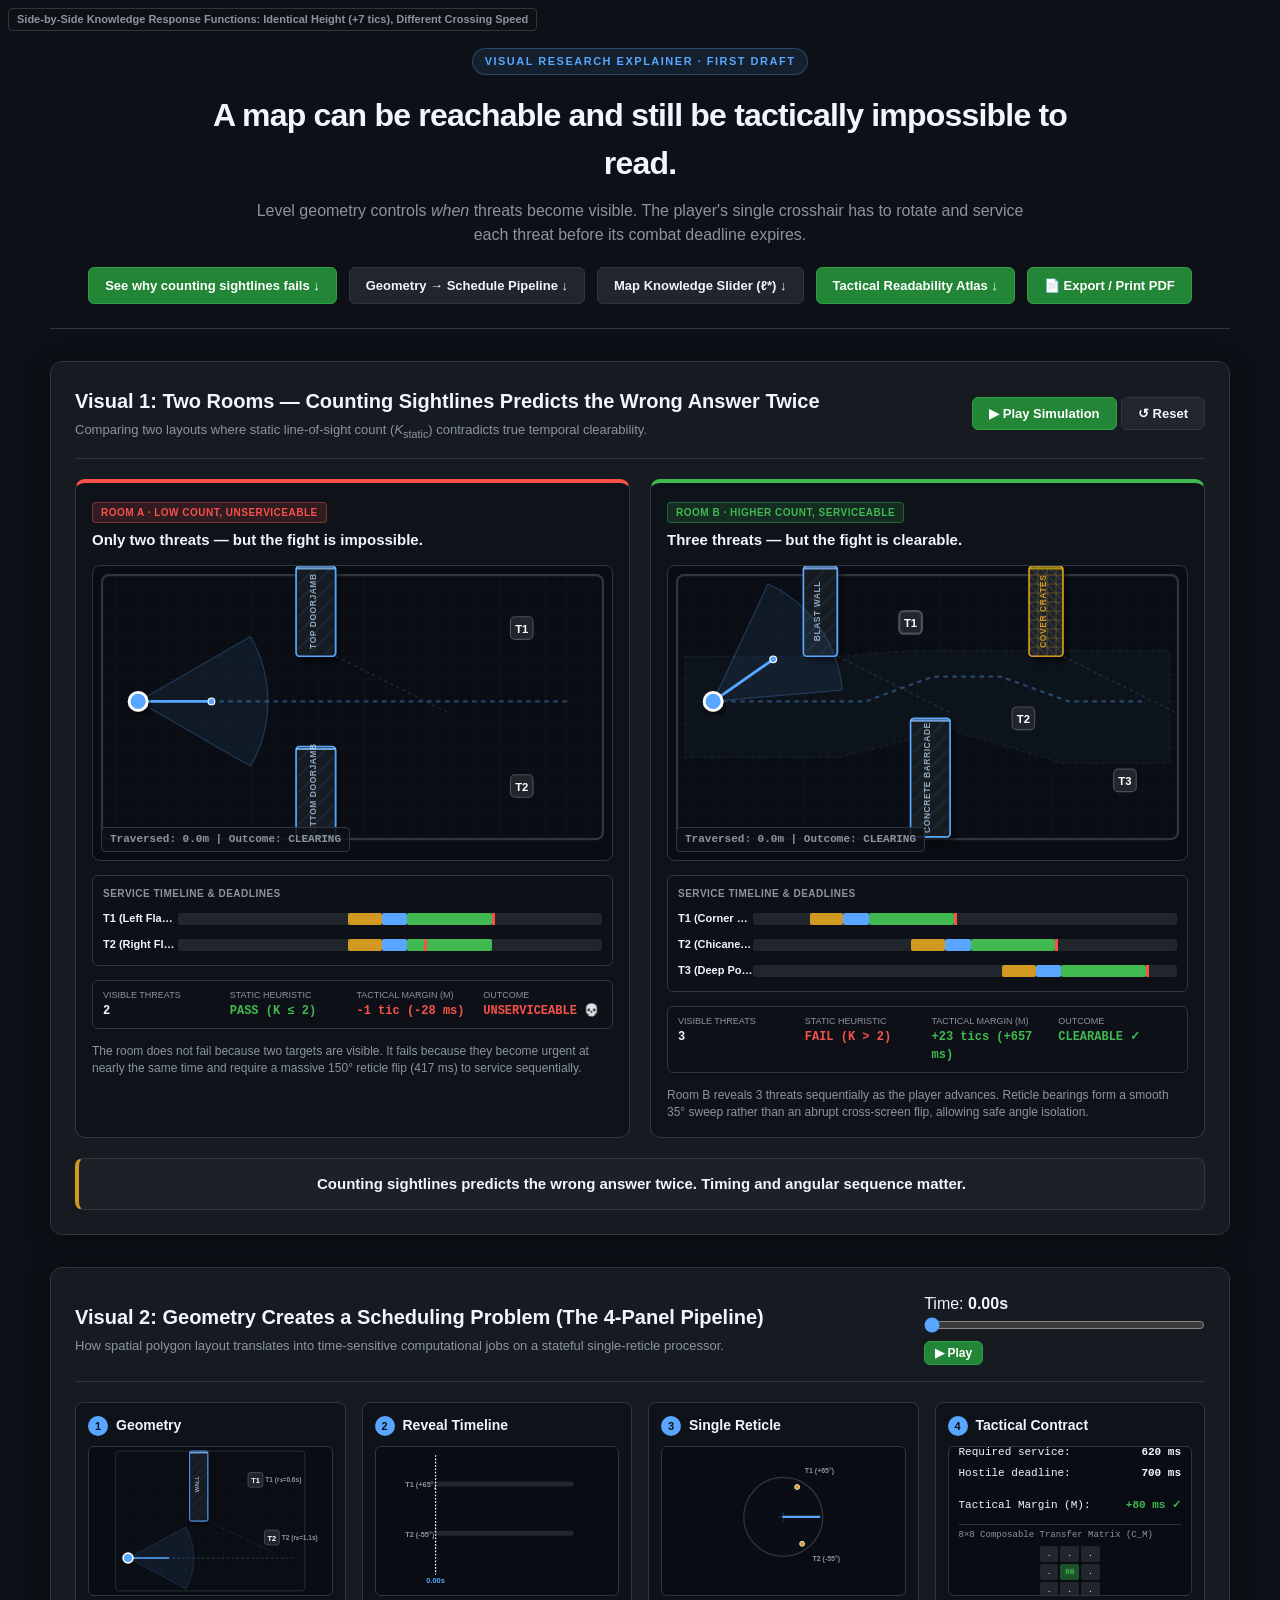
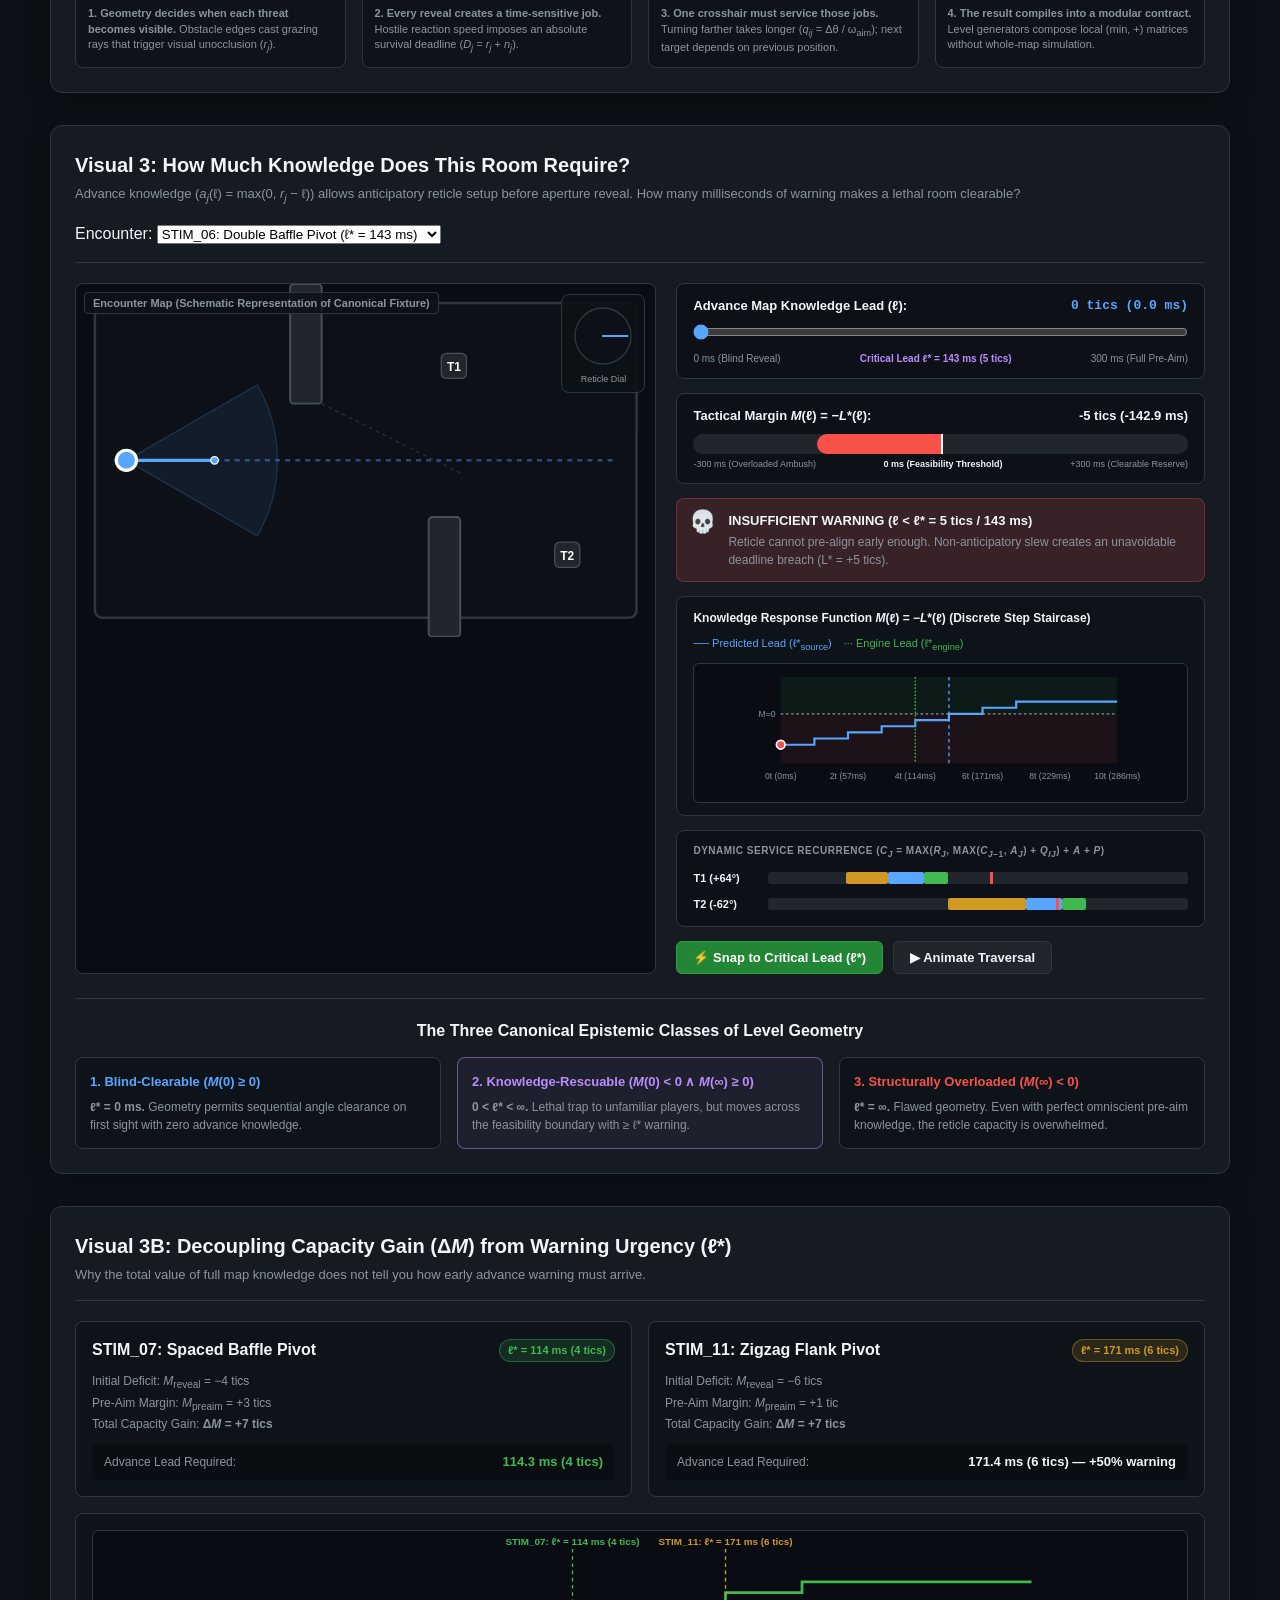
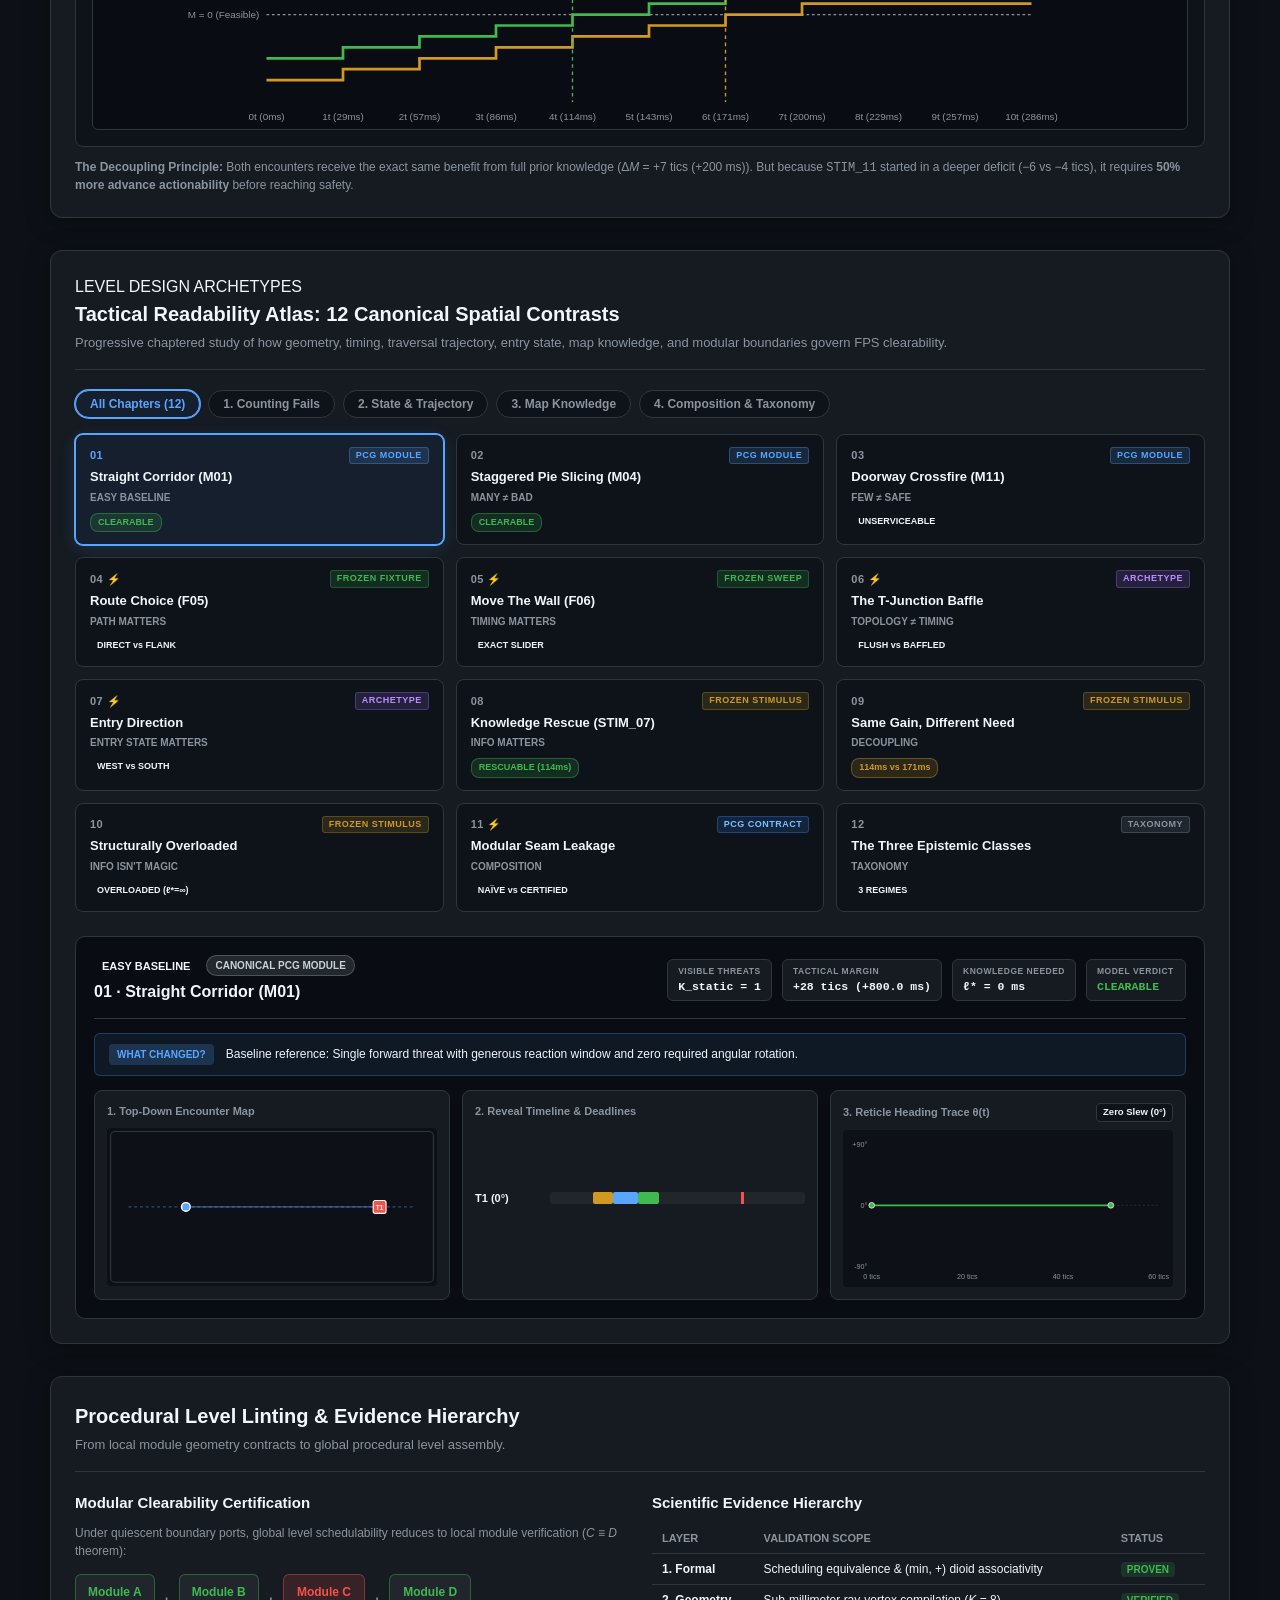
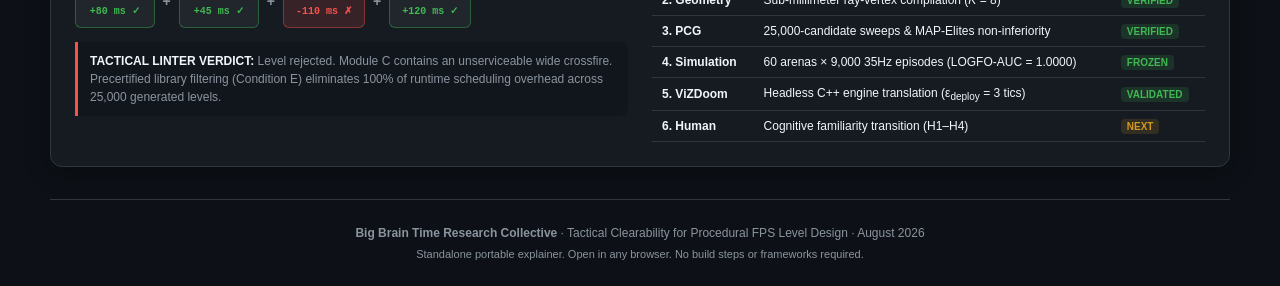
==== explainer/index.html @ f23137f1 "feat: initial commit for Cut the Cake (v1.0.0)" ====
﻿<!DOCTYPE html>
<html lang="en">
<head>
  <meta charset="UTF-8">
  <meta name="viewport" content="width=device-width, initial-scale=1.0">
  <title>Tactical Clearability — Interactive Visual Explainer</title>
  <link rel="stylesheet" href="style.css">
</head>
<body>
  <div class="page-container">

    <!-- =====================================================================
         SECTION 1: HERO
         ===================================================================== -->
    <header class="hero-section">
      <div class="badge">VISUAL RESEARCH EXPLAINER · FIRST DRAFT</div>
      <h1 class="hero-title">A map can be reachable and still be tactically impossible to read.</h1>
      <p class="hero-subtitle">
        Level geometry controls <em>when</em> threats become visible. The player's single crosshair has to rotate and service each threat before its combat deadline expires.
      </p>
      <div class="hero-actions">
        <a href="#section-tworooms" class="btn btn-primary">See why counting sightlines fails ↓</a>
        <a href="#section-pipeline" class="btn">Geometry → Schedule Pipeline ↓</a>
        <a href="#section-knowledge" class="btn">Map Knowledge Slider (ℓ*) ↓</a>
        <a href="#section-atlas" class="btn btn-primary">Tactical Readability Atlas ↓</a>
        <button id="btn-export-pdf" class="btn" onclick="window.print()" style="background: #238636; color: #fff; border-color: #2ea043; cursor: pointer;">📄 Export / Print PDF</button>
      </div>
    </header>

    <!-- =====================================================================
         SECTION 2: VISUAL 1 — TWO ROOMS COMPARISON
         ===================================================================== -->
    <section id="section-tworooms" class="explainer-card">
      <div class="card-header-row">
        <div>
          <h2>Visual 1: Two Rooms — Counting Sightlines Predicts the Wrong Answer Twice</h2>
          <p class="section-desc">Comparing two layouts where static line-of-sight count (<i>K</i><sub>static</sub>) contradicts true temporal clearability.</p>
        </div>
        <div class="anim-playback-controls">
          <button class="btn btn-primary" id="btn-tworooms-play">▶ Play Simulation</button>
          <button class="btn" id="btn-tworooms-reset">↺ Reset</button>
        </div>
      </div>

      <!-- Split Screen Grid -->
      <div class="two-rooms-grid">
        
        <!-- LEFT PANEL: ROOM A (LOW COUNT, UNSERVICEABLE) -->
        <div class="room-panel room-lethal">
          <div class="room-header">
            <span class="room-tag tag-lethal">ROOM A · LOW COUNT, UNSERVICEABLE</span>
            <h3>Only two threats — but the fight is impossible.</h3>
          </div>

          <div class="map-view-wrapper">
            <svg id="svg-roomA" viewBox="0 0 460 260" class="room-svg"></svg>
            <div class="hud-tag" id="hud-roomA">Time: 0.0s | Margin: -28ms</div>
          </div>

          <div class="timeline-box">
            <div class="timeline-heading">Service Timeline & Deadlines</div>
            <div class="timeline-rows" id="timeline-roomA"></div>
          </div>

          <div class="summary-card">
            <div class="summary-metric">
              <span class="lbl">Visible Threats</span>
              <span class="val">2</span>
            </div>
            <div class="summary-metric">
              <span class="lbl">Static Heuristic</span>
              <span class="val status-pass">PASS (K ≤ 2)</span>
            </div>
            <div class="summary-metric">
              <span class="lbl">Tactical Margin (M)</span>
              <span class="val status-fail">-1 tic (-28 ms)</span>
            </div>
            <div class="summary-metric">
              <span class="lbl">Outcome</span>
              <span class="val status-fail">UNSERVICEABLE 💀</span>
            </div>
          </div>

          <p class="panel-caption">
            The room does not fail because two targets are visible. It fails because they become urgent at nearly the same time and require a massive 150° reticle flip (417 ms) to service sequentially.
          </p>
        </div>

        <!-- RIGHT PANEL: ROOM B (HIGHER COUNT, SERVICEABLE) -->
        <div class="room-panel room-safe">
          <div class="room-header">
            <span class="room-tag tag-safe">ROOM B · HIGHER COUNT, SERVICEABLE</span>
            <h3>Three threats — but the fight is clearable.</h3>
          </div>

          <div class="map-view-wrapper">
            <svg id="svg-roomB" viewBox="0 0 460 260" class="room-svg"></svg>
            <div class="hud-tag" id="hud-roomB">Time: 0.0s | Margin: +657ms</div>
          </div>

          <div class="timeline-box">
            <div class="timeline-heading">Service Timeline & Deadlines</div>
            <div class="timeline-rows" id="timeline-roomB"></div>
          </div>

          <div class="summary-card">
            <div class="summary-metric">
              <span class="lbl">Visible Threats</span>
              <span class="val">3</span>
            </div>
            <div class="summary-metric">
              <span class="lbl">Static Heuristic</span>
              <span class="val status-fail">FAIL (K > 2)</span>
            </div>
            <div class="summary-metric">
              <span class="lbl">Tactical Margin (M)</span>
              <span class="val status-pass">+23 tics (+657 ms)</span>
            </div>
            <div class="summary-metric">
              <span class="lbl">Outcome</span>
              <span class="val status-pass">CLEARABLE ✓</span>
            </div>
          </div>

          <p class="panel-caption">
            Room B reveals 3 threats sequentially as the player advances. Reticle bearings form a smooth 35° sweep rather than an abrupt cross-screen flip, allowing safe angle isolation.
          </p>
        </div>

      </div>

      <!-- Final Centered Punchline -->
      <div class="punchline-banner">
        <h3>Counting sightlines predicts the wrong answer twice. Timing and angular sequence matter.</h3>
      </div>
    </section>

    <!-- =====================================================================
         SECTION 3: VISUAL 2 — GEOMETRY CREATES A SCHEDULING PROBLEM
         ===================================================================== -->
    <section id="section-pipeline" class="explainer-card">
      <div class="card-header-row">
        <div>
          <h2>Visual 2: Geometry Creates a Scheduling Problem (The 4-Panel Pipeline)</h2>
          <p class="section-desc">How spatial polygon layout translates into time-sensitive computational jobs on a stateful single-reticle processor.</p>
        </div>
        <div class="scrubber-control">
          <label for="pipeline-time-scrubber">Time: <b id="pipe-time-display">0.00s</b></label>
          <input type="range" id="pipeline-time-scrubber" min="0" max="2.4" step="0.02" value="0">
          <button class="btn btn-sm btn-primary" id="btn-pipeline-play">▶ Play</button>
        </div>
      </div>

      <div class="pipeline-four-grid">
        
        <!-- PANEL A: GEOMETRY -->
        <div class="pipe-col">
          <div class="pipe-col-header">
            <span class="step-num">1</span>
            <h4>Geometry</h4>
          </div>
          <div class="pipe-canvas-box">
            <svg id="svg-pipe-geo" viewBox="0 0 240 180"></svg>
          </div>
          <p class="pipe-caption"><strong>1. Geometry decides when each threat becomes visible.</strong> Obstacle edges cast grazing rays that trigger visual unocclusion (<i>r<sub>j</sub></i>).</p>
        </div>

        <!-- PANEL B: REVEAL TIMELINE -->
        <div class="pipe-col">
          <div class="pipe-col-header">
            <span class="step-num">2</span>
            <h4>Reveal Timeline</h4>
          </div>
          <div class="pipe-canvas-box">
            <svg id="svg-pipe-timeline" viewBox="0 0 240 180"></svg>
          </div>
          <p class="pipe-caption"><strong>2. Every reveal creates a time-sensitive job.</strong> Hostile reaction speed imposes an absolute survival deadline (<i>D<sub>j</sub></i> = <i>r<sub>j</sub></i> + <i>n<sub>j</sub></i>).</p>
        </div>

        <!-- PANEL C: SINGLE RETICLE -->
        <div class="pipe-col">
          <div class="pipe-col-header">
            <span class="step-num">3</span>
            <h4>Single Reticle</h4>
          </div>
          <div class="pipe-canvas-box">
            <svg id="svg-pipe-reticle" viewBox="0 0 240 180"></svg>
          </div>
          <p class="pipe-caption"><strong>3. One crosshair must service those jobs.</strong> Turning farther takes longer (<i>q<sub>ij</sub></i> = Δθ / ω<sub>aim</sub>); next target depends on previous position.</p>
        </div>

        <!-- PANEL D: TACTICAL MARGIN / CONTRACT -->
        <div class="pipe-col" id="pipe-col-contract">
          <div class="pipe-col-header">
            <span class="step-num">4</span>
            <h4>Tactical Contract</h4>
          </div>
          <div class="pipe-canvas-box contract-box" id="pipe-contract-display">
            <div class="contract-line"><span>Required service:</span> <b>620 ms</b></div>
            <div class="contract-line"><span>Hostile deadline:</span> <b>700 ms</b></div>
            <div class="contract-divider"></div>
            <div class="contract-line margin-line"><span>Tactical Margin (M):</span> <b class="status-pass">+80 ms ✓</b></div>
            <div class="matrix-preview">
              <span class="mat-label">8×8 Composable Transfer Matrix (C_M)</span>
              <div class="matrix-grid-mini">
                <div class="m-cell">.</div><div class="m-cell">.</div><div class="m-cell">.</div>
                <div class="m-cell">.</div><div class="m-cell active-cell">80</div><div class="m-cell">.</div>
                <div class="m-cell">.</div><div class="m-cell">.</div><div class="m-cell">.</div>
              </div>
            </div>
          </div>
          <p class="pipe-caption"><strong>4. The result compiles into a modular contract.</strong> Level generators compose local (min, +) matrices without whole-map simulation.</p>
        </div>

      </div>
    </section>

    <!-- =====================================================================
         SECTION 4: VISUAL 3 — MAP KNOWLEDGE SLIDER (CRITICAL LEAD ℓ*)
         ===================================================================== -->
    <section id="section-knowledge" class="explainer-card">
      <div class="card-header-row">
        <div>
          <h2>Visual 3: How Much Knowledge Does This Room Require?</h2>
          <p class="section-desc">Advance knowledge (<i>a<sub>j</sub></i>(ℓ) = max(0, <i>r<sub>j</sub></i> − ℓ)) allows anticipatory reticle setup before aperture reveal. How many milliseconds of warning makes a lethal room clearable?</p>
        </div>
        <div class="select-wrapper">
          <label for="select-knowledge-stimulus">Encounter:</label>
          <select id="select-knowledge-stimulus">
            <option value="STIM_06">STIM_06: Double Baffle Pivot (ℓ* = 143 ms)</option>
            <option value="STIM_07">STIM_07: Spaced Baffle Pivot (ℓ* = 114 ms)</option>
            <option value="STIM_09">STIM_09: Aperture Burst Pivot (ℓ* = 114 ms)</option>
            <option value="STIM_11">STIM_11: Zigzag Flank Pivot (ℓ* = 171 ms)</option>
          </select>
        </div>
      </div>

      <div class="knowledge-layout-grid">
        
        <!-- ZONE A: ENCOUNTER MAP -->
        <div class="zone-map-box">
          <div class="view-label">Encounter Map (Schematic Representation of Canonical Fixture)</div>
          <svg id="svg-knowledge-map" viewBox="0 0 460 280" class="room-svg"></svg>
          <div class="reticle-dial-widget">
            <svg id="svg-knowledge-dial" viewBox="0 0 80 80" width="70" height="70"></svg>
            <span>Reticle Dial</span>
          </div>
        </div>

        <!-- ZONE B & C: CONTROLS & LIVE GAUGE -->
        <div class="zone-controls-box">
          
          <!-- Slider -->
          <div class="knowledge-slider-card">
            <div class="slider-header-row">
              <span class="slider-title">Advance Map Knowledge Lead (ℓ):</span>
              <span class="slider-val-tag" id="lead-value-tag">0 ms (0 tics)</span>
            </div>
            <input type="range" id="slider-advance-lead" min="0" max="10" step="1" value="0">
            <div class="slider-markers">
              <span>0 ms (Blind Reveal)</span>
              <span id="slider-lstar-marker" class="marker-lstar">Critical Lead ℓ* = 143 ms</span>
              <span>300 ms (Full Pre-Aim)</span>
            </div>
          </div>

          <!-- Tactical Margin Gauge Bar -->
          <div class="margin-gauge-card">
            <div class="gauge-header-row">
              <span>Tactical Margin <i>M</i>(ℓ) = −<i>L</i>*(ℓ):</span>
              <b id="gauge-margin-text">-5 tics (-143 ms)</b>
            </div>
            <div class="gauge-bar-track">
              <div class="gauge-center-line"></div>
              <div class="gauge-fill-bar" id="gauge-active-fill"></div>
            </div>
            <div class="gauge-scale-labels">
              <span>-300 ms (Overloaded Ambush)</span>
              <span class="zero-tick">0 ms (Feasibility Threshold)</span>
              <span>+300 ms (Clearable Reserve)</span>
            </div>
          </div>

          <!-- Dynamic Epistemic Status Banner -->
          <div class="epistemic-banner" id="epistemic-banner-box">
            <div class="banner-icon" id="banner-icon-glyph">💀</div>
            <div class="banner-text">
              <h4 id="banner-title-text">REVEAL-GATED REGIME (ℓ < ℓ*)</h4>
              <p id="banner-desc-text">Player reacts only after visual unocclusion (<i>a<sub>j</sub></i> = <i>r<sub>j</sub></i>). Slew latency breaches hostile deadline (<i>L</i>* = +5 tics).</p>
            </div>
          </div>

          
          <!-- Interactive M(ell) Step Function Chart -->
          <div class="margin-curve-card">
            <div class="curve-header-row">
              <span class="curve-title">Knowledge Response Function <i>M</i>(ℓ) = −<i>L</i>*(ℓ) (Discrete Step Staircase)</span>
              <span class="curve-legend">
                <span class="leg-item leg-src">── Predicted Lead (ℓ*<sub>source</sub>)</span>
                <span class="leg-item leg-eng">··· Engine Lead (ℓ*<sub>engine</sub>)</span>
              </span>
            </div>
            <svg id="svg-knowledge-curve" viewBox="0 0 460 160" class="curve-svg"></svg>
          </div>

          <!-- Dynamic Timeline -->
          <div class="knowledge-timeline-card">
            <div class="timeline-heading">Dynamic Service Recurrence (<i>C<sub>j</sub></i> = max(<i>r<sub>j</sub></i>, max(<i>C</i><sub><i>j</i>−1</sub>, <i>a<sub>j</sub></i>) + <i>q<sub>ij</sub></i>) + <i>A</i> + <i>p</i>)</div>
            <div class="timeline-rows" id="knowledge-timeline-rows"></div>
          </div>

          <!-- Quick Action Buttons -->
          <div class="knowledge-btn-row">
            <button class="btn btn-primary" id="btn-snap-critical">⚡ Snap to Critical Lead (ℓ*)</button>
            <button class="btn" id="btn-play-knowledge-anim">▶ Animate Traversal</button>
          </div>

        </div>

      </div>

      <!-- Three-Class Taxonomy Cards -->
      <div class="taxonomy-section">
        <h3>The Three Canonical Epistemic Classes of Level Geometry</h3>
        <div class="taxonomy-grid">
          <div class="tax-card">
            <div class="tax-header tax-blind">1. Blind-Clearable (<i>M</i>(0) ≥ 0)</div>
            <p><strong>ℓ* = 0 ms.</strong> Geometry permits sequential angle clearance on first sight with zero advance knowledge.</p>
          </div>
          <div class="tax-card tax-highlight">
            <div class="tax-header tax-rescuable">2. Knowledge-Rescuable (<i>M</i>(0) &lt; 0 ∧ <i>M</i>(∞) ≥ 0)</div>
            <p><strong>0 &lt; ℓ* &lt; ∞.</strong> Lethal trap to unfamiliar players, but moves across the feasibility boundary with ≥ ℓ* warning.</p>
          </div>
          <div class="tax-card">
            <div class="tax-header tax-overloaded">3. Structurally Overloaded (<i>M</i>(∞) &lt; 0)</div>
            <p><strong>ℓ* = ∞.</strong> Flawed geometry. Even with perfect omniscient pre-aim knowledge, the reticle capacity is overwhelmed.</p>
          </div>
        </div>
      </div>

    </section>

    
    <!-- =====================================================================
         SECTION 4.5: VISUAL 3B — THE DECOUPLING INSIGHT (STIM_07 vs STIM_11)
         ===================================================================== -->
    <section id="section-decoupling" class="explainer-card">
      <div class="card-header-row">
        <div>
          <h2>Visual 3B: Decoupling Capacity Gain (Δ<i>M</i>) from Warning Urgency (ℓ*)</h2>
          <p class="section-desc">Why the total value of full map knowledge does not tell you how early advance warning must arrive.</p>
        </div>
      </div>

      <div class="decoupling-grid">
        <div class="decoupling-card">
          <div class="decoupling-header">
            <h4>STIM_07: Spaced Baffle Pivot</h4>
            <span class="badge-tag tag-pass">ℓ* = 114 ms (4 tics)</span>
          </div>
          <p class="decoupling-desc">Initial Deficit: <i>M</i><sub>reveal</sub> = −4 tics<br>Pre-Aim Margin: <i>M</i><sub>preaim</sub> = +3 tics<br>Total Capacity Gain: <strong>Δ<i>M</i> = +7 tics</strong></p>
          <div class="decoupling-metric-box">
            <span class="d-lbl">Advance Lead Required:</span>
            <span class="d-val status-pass">114.3 ms (4 tics)</span>
          </div>
        </div>

        <div class="decoupling-card">
          <div class="decoupling-header">
            <h4>STIM_11: Zigzag Flank Pivot</h4>
            <span class="badge-tag tag-warn">ℓ* = 171 ms (6 tics)</span>
          </div>
          <p class="decoupling-desc">Initial Deficit: <i>M</i><sub>reveal</sub> = −6 tics<br>Pre-Aim Margin: <i>M</i><sub>preaim</sub> = +1 tic<br>Total Capacity Gain: <strong>Δ<i>M</i> = +7 tics</strong></p>
          <div class="decoupling-metric-box">
            <span class="d-lbl">Advance Lead Required:</span>
            <span class="d-val status-warn">171.4 ms (6 tics) — +50% warning</span>
          </div>
        </div>
      </div>

      <div class="decoupling-chart-box">
        <div class="view-label">Side-by-Side Knowledge Response Functions: Identical Height (+7 tics), Different Crossing Speed</div>
        <svg id="svg-decoupling-comparison" viewBox="0 0 940 220" class="curve-svg-wide"></svg>
      </div>
      
      <p class="panel-caption" style="margin-top: 12px;">
        <strong>The Decoupling Principle:</strong> Both encounters receive the exact same benefit from full prior knowledge (Δ<i>M</i> = +7 tics (+200 ms)). But because <code>STIM_11</code> started in a deeper deficit (−6 vs −4 tics), it requires <strong>50% more advance actionability</strong> before reaching safety.
      </p>
    </section>

    
    <!-- =====================================================================
         SECTION 4.75: TACTICAL READABILITY ATLAS (9 CANONICAL CONTRASTS)
         ===================================================================== -->
        <!-- =====================================================================
         SECTION 5: TACTICAL READABILITY ATLAS (12 CANONICAL CONTRASTS)
         ===================================================================== -->
    <section id="section-atlas" class="explainer-card">
      <div class="card-header-row">
        <div>
          <span class="badge-pill">LEVEL DESIGN ARCHETYPES</span>
          <h2>Tactical Readability Atlas: 12 Canonical Spatial Contrasts</h2>
          <p class="section-desc">Progressive chaptered study of how geometry, timing, traversal trajectory, entry state, map knowledge, and modular boundaries govern FPS clearability.</p>
        </div>
      </div>

      <!-- Chapter Tabs -->
      <div class="atlas-chapter-bar">
        <button class="atlas-tab-btn active" data-chapter="all">All Chapters (12)</button>
        <button class="atlas-tab-btn" data-chapter="ch1">1. Counting Fails</button>
        <button class="atlas-tab-btn" data-chapter="ch2">2. State & Trajectory</button>
        <button class="atlas-tab-btn" data-chapter="ch3">3. Map Knowledge</button>
        <button class="atlas-tab-btn" data-chapter="ch4">4. Composition & Taxonomy</button>
      </div>

      <!-- 12-Card Atlas Navigator Grid -->
      <div class="atlas-grid" id="atlas-nav-grid">
        <!-- Chapter 1: Counting Fails -->
        <div class="atlas-nav-card active" data-card="corridor" data-ch="ch1">
          <div class="card-top-row">
            <span class="card-num">01</span>
            <span class="card-prov-badge prov-pcg">PCG MODULE</span>
          </div>
          <div class="card-name">Straight Corridor (M01)</div>
          <div class="card-sub">EASY BASELINE</div>
          <span class="card-badge tag-pass">CLEARABLE</span>
        </div>

        <div class="atlas-nav-card" data-card="pie" data-ch="ch1">
          <div class="card-top-row">
            <span class="card-num">02</span>
            <span class="card-prov-badge prov-pcg">PCG MODULE</span>
          </div>
          <div class="card-name">Staggered Pie Slicing (M04)</div>
          <div class="card-sub">MANY ≠ BAD</div>
          <span class="card-badge tag-pass">CLEARABLE</span>
        </div>

        <div class="atlas-nav-card" data-card="crossfire" data-ch="ch1">
          <div class="card-top-row">
            <span class="card-num">03</span>
            <span class="card-prov-badge prov-pcg">PCG MODULE</span>
          </div>
          <div class="card-name">Doorway Crossfire (M11)</div>
          <div class="card-sub">FEW ≠ SAFE</div>
          <span class="card-badge tag-fail">UNSERVICEABLE</span>
        </div>

        <!-- Chapter 2: State & Trajectory -->
        <div class="atlas-nav-card" data-card="route" data-ch="ch2">
          <div class="card-top-row">
            <span class="card-num">04 ⚡</span>
            <span class="card-prov-badge prov-fixture">FROZEN FIXTURE</span>
          </div>
          <div class="card-name">Route Choice (F05)</div>
          <div class="card-sub">PATH MATTERS</div>
          <span class="card-badge tag-interactive">DIRECT vs FLANK</span>
        </div>

        <div class="atlas-nav-card" data-card="wall" data-ch="ch2">
          <div class="card-top-row">
            <span class="card-num">05 ⚡</span>
            <span class="card-prov-badge prov-fixture">FROZEN SWEEP</span>
          </div>
          <div class="card-name">Move The Wall (F06)</div>
          <div class="card-sub">TIMING MATTERS</div>
          <span class="card-badge tag-interactive">EXACT SLIDER</span>
        </div>

        <div class="atlas-nav-card" data-card="tjunction" data-ch="ch2">
          <div class="card-top-row">
            <span class="card-num">06 ⚡</span>
            <span class="card-prov-badge prov-archetype">ARCHETYPE</span>
          </div>
          <div class="card-name">The T-Junction Baffle</div>
          <div class="card-sub">TOPOLOGY ≠ TIMING</div>
          <span class="card-badge tag-interactive">FLUSH vs BAFFLED</span>
        </div>

        <div class="atlas-nav-card" data-card="entrydir" data-ch="ch2">
          <div class="card-top-row">
            <span class="card-num">07 ⚡</span>
            <span class="card-prov-badge prov-archetype">ARCHETYPE</span>
          </div>
          <div class="card-name">Entry Direction</div>
          <div class="card-sub">ENTRY STATE MATTERS</div>
          <span class="card-badge tag-interactive">WEST vs SOUTH</span>
        </div>

        <!-- Chapter 3: Map Knowledge -->
        <div class="atlas-nav-card" data-card="knowledge" data-ch="ch3">
          <div class="card-top-row">
            <span class="card-num">08</span>
            <span class="card-prov-badge prov-stim">FROZEN STIMULUS</span>
          </div>
          <div class="card-name">Knowledge Rescue (STIM_07)</div>
          <div class="card-sub">INFO MATTERS</div>
          <span class="card-badge tag-pass">RESCUABLE (114ms)</span>
        </div>

        <div class="atlas-nav-card" data-card="decoupling" data-ch="ch3">
          <div class="card-top-row">
            <span class="card-num">09</span>
            <span class="card-prov-badge prov-stim">FROZEN STIMULUS</span>
          </div>
          <div class="card-name">Same Gain, Different Need</div>
          <div class="card-sub">DECOUPLING</div>
          <span class="card-badge tag-warn">114ms vs 171ms</span>
        </div>

        <div class="atlas-nav-card" data-card="overloaded" data-ch="ch3">
          <div class="card-top-row">
            <span class="card-num">10</span>
            <span class="card-prov-badge prov-stim">FROZEN STIMULUS</span>
          </div>
          <div class="card-name">Structurally Overloaded</div>
          <div class="card-sub">INFO ISN'T MAGIC</div>
          <span class="card-badge tag-fail">OVERLOADED (ℓ*=∞)</span>
        </div>

        <!-- Chapter 4: Composition & Taxonomy -->
        <div class="atlas-nav-card" data-card="seam" data-ch="ch4">
          <div class="card-top-row">
            <span class="card-num">11 ⚡</span>
            <span class="card-prov-badge prov-contract">PCG CONTRACT</span>
          </div>
          <div class="card-name">Modular Seam Leakage</div>
          <div class="card-sub">COMPOSITION</div>
          <span class="card-badge tag-interactive">NAÏVE vs CERTIFIED</span>
        </div>

        <div class="atlas-nav-card" data-card="classes" data-ch="ch4">
          <div class="card-top-row">
            <span class="card-num">12</span>
            <span class="card-prov-badge prov-tax">TAXONOMY</span>
          </div>
          <div class="card-name">The Three Epistemic Classes</div>
          <div class="card-sub">TAXONOMY</div>
          <span class="card-badge tag-info">3 REGIMES</span>
        </div>
      </div>

      <!-- Active Encounter Detail Inspector -->
      <div class="atlas-viewer" id="atlas-active-viewer">
        <div class="atlas-viewer-header">
          <div class="header-left">
            <div class="header-tag-row">
              <span class="badge-tag tag-primary" id="atlas-active-tag">EASY BASELINE</span>
              <span class="badge-tag prov-tag" id="atlas-active-prov">CANONICAL PCG MODULE</span>
            </div>
            <h3 id="atlas-active-title">01 · Straight Corridor</h3>
          </div>
          
          <!-- 4 Canonical Metrics -->
          <div class="atlas-metrics-chips">
            <div class="atlas-metric-chip">
              <span class="m-lbl">VISIBLE THREATS</span>
              <span class="m-val" id="atlas-val-k">K_static = 1</span>
            </div>
            <div class="atlas-metric-chip">
              <span class="m-lbl">TACTICAL MARGIN</span>
              <span class="m-val" id="atlas-val-margin">+28 tics (+800.0 ms)</span>
            </div>
            <div class="atlas-metric-chip">
              <span class="m-lbl">KNOWLEDGE NEEDED</span>
              <span class="m-val" id="atlas-val-lstar">ℓ* = 0 ms</span>
            </div>
            <div class="atlas-metric-chip">
              <span class="m-lbl">MODEL VERDICT</span>
              <span class="m-val status-pass" id="atlas-val-verdict">CLEARABLE</span>
            </div>
          </div>
        </div>

        <!-- Causal Callout: What Changed? -->
        <div class="atlas-contrast-box" id="atlas-contrast-box">
          <span class="contrast-badge">WHAT CHANGED?</span>
          <span class="contrast-desc" id="atlas-contrast-text">Baseline reference: Single forward threat with generous reaction window and zero required angular rotation.</span>
        </div>

        <!-- Interactive Dynamic Controllers -->
        <div class="atlas-interactive-bar" id="atlas-interactive-bar" style="display: none;">
          <!-- Route Choice Toggle (Card 04) -->
          <div class="atlas-ctrl-group" id="ctrl-route-toggle" style="display: none;">
            <span class="ctrl-lbl">Select Traversal Path:</span>
            <div class="btn-group">
              <button class="btn btn-sm" id="btn-route-direct">Direct Kill Zone (Infeasible)</button>
              <button class="btn btn-sm btn-primary" id="btn-route-flank">Upper Flank Bypass (Feasible)</button>
            </div>
          </div>

          <!-- Move Wall Slider (Card 05) -->
          <div class="atlas-ctrl-group" id="ctrl-wall-slider" style="display: none;">
            <div class="slider-header-row">
              <span class="ctrl-lbl">Compiler Partition Position: <strong id="wall-pos-val">0.85 m</strong> (Reveal Gap: <strong id="wall-gap-val">244.4 ms</strong>)</span>
              <span class="wall-verdict-tag" id="wall-status-tag">FEASIBILITY BOUNDARY</span>
            </div>
            <input type="range" id="slider-atlas-wall" min="0.70" max="1.00" step="0.05" value="0.85" class="range-slider">
            <div class="slider-ticks-row">
              <span>0.70m (Infeasible)</span>
              <span>0.75m</span>
              <span>0.80m</span>
              <span class="boundary-tick">0.85m (Boundary)</span>
              <span>0.90m (Feasible)</span>
              <span>0.95m</span>
              <span>1.00m</span>
            </div>
          </div>

          <!-- T-Junction Baffle Toggle (Card 06) -->
          <div class="atlas-ctrl-group" id="ctrl-tjunction-toggle" style="display: none;">
            <span class="ctrl-lbl">Architectural Junction Profile:</span>
            <div class="btn-group">
              <button class="btn btn-sm" id="btn-tjunc-flush">Flush T-Junction (Simultaneous Trap)</button>
              <button class="btn btn-sm btn-primary" id="btn-tjunc-baffled">Baffled T-Junction (Sequential Clearance)</button>
            </div>
          </div>

          <!-- Entry Direction Toggle (Card 07) -->
          <div class="atlas-ctrl-group" id="ctrl-entry-toggle" style="display: none;">
            <span class="ctrl-lbl">Approach Vector / Initial Reticle State:</span>
            <div class="btn-group">
              <button class="btn btn-sm btn-primary" id="btn-entry-west">West Entrance (θ₀ = 0°)</button>
              <button class="btn btn-sm" id="btn-entry-south">South Entrance (θ₀ = +90°)</button>
            </div>
          </div>

          <!-- Modular Seam Toggle (Card 11) -->
          <div class="atlas-ctrl-group" id="ctrl-seam-toggle" style="display: none;">
            <span class="ctrl-lbl">Module Connection Interface:</span>
            <div class="btn-group">
              <button class="btn btn-sm" id="btn-seam-naive">Naïve Flush Join (Sightline Leakage)</button>
              <button class="btn btn-sm btn-primary" id="btn-seam-certified">Certified Quiescent Baffle (Feasible)</button>
            </div>
          </div>
        </div>

        <!-- 3-Panel Synchronized Layout Visualization -->
        <div class="atlas-three-grid">
          <!-- Panel 1: Top-Down Map -->
          <div class="atlas-panel">
            <div class="panel-head">1. Top-Down Encounter Map</div>
            <div class="panel-body">
              <svg id="svg-atlas-map" viewBox="0 0 460 220" class="atlas-svg"></svg>
            </div>
          </div>

          <!-- Panel 2: Reveal & Deadline Timeline -->
          <div class="atlas-panel">
            <div class="panel-head">2. Reveal Timeline & Deadlines</div>
            <div class="panel-body" id="atlas-timeline-container">
              <!-- DOM rows generated dynamically -->
            </div>
          </div>

          <!-- Panel 3: Reticle Heading Trace theta(t) -->
          <div class="atlas-panel">
            <div class="panel-head">
              <span>3. Reticle Heading Trace θ(t)</span>
              <span class="trace-badge" id="atlas-trace-badge">Zero Slew (0°)</span>
            </div>
            <div class="panel-body">
              <svg id="svg-atlas-heading" viewBox="0 0 460 220" class="atlas-svg"></svg>
            </div>
          </div>
        </div>
      </div>
    </section>

    <!-- =====================================================================
         SECTION 5: PROCEDURAL LINTER & EVIDENCE LADDER
         ===================================================================== -->
    <section class="explainer-card">
      <div class="card-header-row">
        <div>
          <h2>Procedural Level Linting & Evidence Hierarchy</h2>
          <p class="section-desc">From local module geometry contracts to global procedural level assembly.</p>
        </div>
      </div>

      <div class="linter-evidence-grid">
        
        <!-- Left: Linter Module Assembly -->
        <div class="linter-box">
          <h4>Modular Clearability Certification</h4>
          <p class="linter-intro">Under quiescent boundary ports, global level schedulability reduces to local module verification (<i>C</i> ≡ <i>D</i> theorem):</p>
          
          <div class="assembly-flow">
            <div class="mod-tile mod-pass">Module A<br><span>+80 ms ✓</span></div>
            <div class="connector">+</div>
            <div class="mod-tile mod-pass">Module B<br><span>+45 ms ✓</span></div>
            <div class="connector">+</div>
            <div class="mod-tile mod-fail">Module C<br><span>-110 ms ✗</span></div>
            <div class="connector">+</div>
            <div class="mod-tile mod-pass">Module D<br><span>+120 ms ✓</span></div>
          </div>

          <div class="linter-verdict">
            <strong>TACTICAL LINTER VERDICT:</strong> Level rejected. Module C contains an unserviceable wide crossfire. Precertified library filtering (Condition E) eliminates 100% of runtime scheduling overhead across 25,000 generated levels.
          </div>
        </div>

        <!-- Right: Evidence Ladder -->
        <div class="evidence-ladder-box">
          <h4>Scientific Evidence Hierarchy</h4>
          <table class="evidence-table">
            <thead>
              <tr>
                <th>Layer</th>
                <th>Validation Scope</th>
                <th>Status</th>
              </tr>
            </thead>
            <tbody>
              <tr>
                <td><strong>1. Formal</strong></td>
                <td>Scheduling equivalence & (min, +) dioid associativity</td>
                <td><span class="badge-status badge-done">PROVEN</span></td>
              </tr>
              <tr>
                <td><strong>2. Geometry</strong></td>
                <td>Sub-millimeter ray-vertex compilation (<i>K</i> = 8)</td>
                <td><span class="badge-status badge-done">VERIFIED</span></td>
              </tr>
              <tr>
                <td><strong>3. PCG</strong></td>
                <td>25,000-candidate sweeps & MAP-Elites non-inferiority</td>
                <td><span class="badge-status badge-done">VERIFIED</span></td>
              </tr>
              <tr>
                <td><strong>4. Simulation</strong></td>
                <td>60 arenas × 9,000 35Hz episodes (LOGFO-AUC = 1.0000)</td>
                <td><span class="badge-status badge-done">FROZEN</span></td>
              </tr>
              <tr>
                <td><strong>5. ViZDoom</strong></td>
                <td>Headless C++ engine translation (ε<sub>deploy</sub> = 3 tics)</td>
                <td><span class="badge-status badge-done">VALIDATED</span></td>
              </tr>
              <tr>
                <td><strong>6. Human</strong></td>
                <td>Cognitive familiarity transition (H1–H4)</td>
                <td><span class="badge-status badge-next">NEXT</span></td>
              </tr>
            </tbody>
          </table>
        </div>

      </div>
    </section>

    <!-- FOOTER -->
    <footer class="explainer-footer">
      <p><strong>Big Brain Time Research Collective</strong> · Tactical Clearability for Procedural FPS Level Design · August 2026</p>
      <p class="footer-sub">Standalone portable explainer. Open in any browser. No build steps or frameworks required.</p>
    </footer>

  </div>

  <script src="app.js"></script>
</body>
</html>
---- explainer/style.css ----
﻿:root {
  --bg: #0d1117;
  --surface: #161b22;
  --surface-alt: #0e131a;
  --border: #30363d;
  --border-light: #484f58;
  --text-main: #f0f6fc;
  --text-muted: #8b949e;
  --primary: #58a6ff;
  --primary-hover: #79c0ff;
  --primary-bg: rgba(88, 166, 255, 0.1);
  --danger: #f85149;
  --danger-bg: rgba(248, 81, 73, 0.15);
  --success: #3fb950;
  --success-bg: rgba(63, 185, 80, 0.15);
  --warning: #d29922;
  --warning-bg: rgba(210, 153, 34, 0.15);
  --accent: #bc8cff;
  --font: -apple-system, BlinkMacSystemFont, "Segoe UI", Roboto, Helvetica, Arial, sans-serif;
  --font-mono: ui-monospace, SFMono-Regular, "SF Mono", Menlo, Consolas, monospace;
}

* {
  box-sizing: border-box;
  margin: 0;
  padding: 0;
}

body {
  background-color: var(--bg);
  color: var(--text-main);
  font-family: var(--font);
  line-height: 1.5;
  padding: 24px 16px;
}

.page-container {
  max-width: 1180px;
  margin: 0 auto;
  display: flex;
  flex-direction: column;
  gap: 32px;
}

/* HERO SECTION */
.hero-section {
  text-align: center;
  padding: 24px 16px;
  border-bottom: 1px solid var(--border);
}

.badge {
  display: inline-block;
  font-size: 11px;
  font-weight: 700;
  letter-spacing: 1.5px;
  color: var(--primary);
  background: var(--primary-bg);
  border: 1px solid rgba(88, 166, 255, 0.3);
  padding: 4px 12px;
  border-radius: 20px;
  margin-bottom: 16px;
}

.hero-title {
  font-size: 32px;
  font-weight: 800;
  letter-spacing: -0.8px;
  margin-bottom: 12px;
  max-width: 900px;
  margin-left: auto;
  margin-right: auto;
}

.hero-subtitle {
  color: var(--text-muted);
  font-size: 16px;
  max-width: 780px;
  margin: 0 auto 20px auto;
}

.hero-actions {
  display: flex;
  justify-content: center;
  gap: 12px;
  flex-wrap: wrap;
}

/* BUTTONS & CONTROLS */
.btn {
  background: #21262d;
  color: var(--text-main);
  border: 1px solid var(--border);
  padding: 8px 16px;
  border-radius: 6px;
  font-size: 13px;
  font-weight: 600;
  text-decoration: none;
  cursor: pointer;
  display: inline-flex;
  align-items: center;
  gap: 6px;
  transition: all 0.15s ease;
}

.btn:hover {
  background: #30363d;
  border-color: #8b949e;
}

.btn-primary {
  background: #238636;
  border-color: #2ea043;
  color: #fff;
}

.btn-primary:hover {
  background: #2ea043;
}

.btn-sm {
  padding: 4px 10px;
  font-size: 12px;
}

/* CARDS */
.explainer-card {
  background: var(--surface);
  border: 1px solid var(--border);
  border-radius: 12px;
  padding: 24px;
  box-shadow: 0 4px 24px rgba(0, 0, 0, 0.4);
}

.card-header-row {
  display: flex;
  justify-content: space-between;
  align-items: center;
  flex-wrap: wrap;
  gap: 16px;
  margin-bottom: 20px;
  border-bottom: 1px solid var(--border);
  padding-bottom: 16px;
}

.card-header-row h2 {
  font-size: 20px;
  font-weight: 800;
}

.section-desc {
  font-size: 13px;
  color: var(--text-muted);
  margin-top: 4px;
}

/* SECTION 2: TWO ROOMS GRID */
.two-rooms-grid {
  display: grid;
  grid-template-columns: 1fr 1fr;
  gap: 20px;
}

@media (max-width: 860px) {
  .two-rooms-grid {
    grid-template-columns: 1fr;
  }
}

.room-panel {
  background: var(--surface-alt);
  border: 1px solid var(--border);
  border-radius: 10px;
  padding: 16px;
  display: flex;
  flex-direction: column;
  gap: 14px;
}

.room-panel.room-lethal {
  border-top: 4px solid var(--danger);
}

.room-panel.room-safe {
  border-top: 4px solid var(--success);
}

.room-header h3 {
  font-size: 15px;
  font-weight: 700;
  margin-top: 6px;
}

.room-tag {
  font-size: 10px;
  font-weight: 800;
  letter-spacing: 0.5px;
  padding: 2px 8px;
  border-radius: 4px;
  display: inline-block;
}

.tag-lethal {
  background: var(--danger-bg);
  color: var(--danger);
  border: 1px solid rgba(248, 81, 73, 0.4);
}

.tag-safe {
  background: var(--success-bg);
  color: var(--success);
  border: 1px solid rgba(63, 185, 80, 0.4);
}

.map-view-wrapper {
  position: relative;
  background: #090d13;
  border: 1px solid var(--border);
  border-radius: 8px;
  overflow: hidden;
}

.room-svg {
  display: block;
  width: 100%;
  height: auto;
}

.hud-tag {
  position: absolute;
  bottom: 8px;
  left: 8px;
  font-size: 11px;
  font-weight: 600;
  font-family: var(--font-mono);
  background: rgba(13, 17, 23, 0.85);
  padding: 3px 8px;
  border-radius: 4px;
  color: var(--text-muted);
  border: 1px solid var(--border);
}

.timeline-box {
  background: #0d1117;
  border: 1px solid var(--border);
  border-radius: 6px;
  padding: 10px;
}

.timeline-heading {
  font-size: 10px;
  font-weight: 700;
  color: var(--text-muted);
  text-transform: uppercase;
  margin-bottom: 8px;
  letter-spacing: 0.5px;
}

.timeline-rows {
  display: flex;
  flex-direction: column;
  gap: 6px;
}

.t-row {
  display: flex;
  align-items: center;
  height: 20px;
  font-size: 11px;
}

.t-lbl {
  width: 75px;
  font-weight: 600;
  color: var(--text-main);
  white-space: nowrap;
  overflow: hidden;
  text-overflow: ellipsis;
}

.t-track {
  flex: 1;
  position: relative;
  height: 12px;
  background: #21262d;
  border-radius: 3px;
  overflow: hidden;
}

.t-block {
  position: absolute;
  top: 0;
  bottom: 0;
  border-radius: 2px;
}

.t-block-rot { background: var(--warning); }
.t-block-acq { background: var(--primary); }
.t-block-srv { background: var(--success); }

.t-bar-deadline {
  position: absolute;
  top: -2px;
  bottom: -2px;
  width: 3px;
  background: var(--danger);
  z-index: 10;
}

.summary-card {
  display: grid;
  grid-template-columns: repeat(4, 1fr);
  gap: 8px;
  background: #0d1117;
  border: 1px solid var(--border);
  border-radius: 6px;
  padding: 8px 10px;
}

.summary-metric {
  display: flex;
  flex-direction: column;
}

.summary-metric .lbl {
  font-size: 9px;
  text-transform: uppercase;
  color: var(--text-muted);
}

.summary-metric .val {
  font-size: 12px;
  font-weight: 700;
  font-family: var(--font-mono);
}

.status-pass { color: var(--success); }
.status-fail { color: var(--danger); }

.panel-caption {
  font-size: 12px;
  color: var(--text-muted);
  line-height: 1.4;
}

.punchline-banner {
  margin-top: 20px;
  background: #1c2128;
  border: 1px solid var(--border);
  border-left: 4px solid var(--warning);
  padding: 14px 20px;
  border-radius: 8px;
  text-align: center;
}

.punchline-banner h3 {
  font-size: 15px;
  font-weight: 700;
  color: var(--text-main);
}

/* SECTION 3: PIPELINE 4-GRID */
.pipeline-four-grid {
  display: grid;
  grid-template-columns: repeat(4, 1fr);
  gap: 16px;
}

@media (max-width: 900px) {
  .pipeline-four-grid {
    grid-template-columns: 1fr 1fr;
  }
}

.pipe-col {
  background: var(--surface-alt);
  border: 1px solid var(--border);
  border-radius: 8px;
  padding: 12px;
  display: flex;
  flex-direction: column;
  gap: 10px;
}

.pipe-col-header {
  display: flex;
  align-items: center;
  gap: 8px;
}

.step-num {
  width: 20px;
  height: 20px;
  border-radius: 50%;
  background: var(--primary);
  color: #0d1117;
  font-size: 11px;
  font-weight: 800;
  display: flex;
  align-items: center;
  justify-content: center;
}

.pipe-col-header h4 {
  font-size: 14px;
  font-weight: 700;
}

.pipe-canvas-box {
  background: #090d13;
  border: 1px solid var(--border);
  border-radius: 6px;
  overflow: hidden;
  height: 150px;
}

.pipe-canvas-box svg {
  width: 100%;
  height: 100%;
  display: block;
}

.pipe-caption {
  font-size: 11px;
  color: var(--text-muted);
  line-height: 1.4;
}

.contract-box {
  padding: 10px;
  display: flex;
  flex-direction: column;
  justify-content: center;
  gap: 4px;
  font-size: 11px;
  font-family: var(--font-mono);
}

.contract-line {
  display: flex;
  justify-content: space-between;
}

.contract-divider {
  height: 1px;
  background: var(--border);
  margin: 4px 0;
}

.matrix-preview {
  margin-top: 6px;
  border-top: 1px solid var(--border);
  padding-top: 4px;
}

.mat-label {
  font-size: 9px;
  color: var(--text-muted);
  display: block;
  margin-bottom: 4px;
}

.matrix-grid-mini {
  display: grid;
  grid-template-columns: repeat(3, 1fr);
  gap: 2px;
  width: 60px;
  margin: 0 auto;
}

.m-cell {
  background: #21262d;
  text-align: center;
  font-size: 8px;
  padding: 2px;
  border-radius: 2px;
}

.active-cell {
  background: rgba(63, 185, 80, 0.4);
  color: var(--success);
  font-weight: bold;
}

/* SECTION 4: KNOWLEDGE GRID */
.knowledge-layout-grid {
  display: grid;
  grid-template-columns: 1.1fr 1fr;
  gap: 20px;
}

@media (max-width: 860px) {
  .knowledge-layout-grid {
    grid-template-columns: 1fr;
  }
}

.zone-map-box {
  position: relative;
  background: #090d13;
  border: 1px solid var(--border);
  border-radius: 8px;
  overflow: hidden;
}

.view-label {
  position: absolute;
  top: 8px;
  left: 8px;
  font-size: 11px;
  font-weight: 600;
  color: var(--text-muted);
  background: rgba(13, 17, 23, 0.85);
  padding: 2px 8px;
  border-radius: 4px;
  z-index: 10;
  border: 1px solid var(--border);
}

.reticle-dial-widget {
  position: absolute;
  top: 10px;
  right: 10px;
  background: rgba(13, 17, 23, 0.9);
  border: 1px solid var(--border);
  border-radius: 8px;
  padding: 6px;
  display: flex;
  flex-direction: column;
  align-items: center;
  z-index: 10;
}

.reticle-dial-widget span {
  font-size: 9px;
  color: var(--text-muted);
  margin-top: 2px;
}

.zone-controls-box {
  display: flex;
  flex-direction: column;
  gap: 14px;
}

.knowledge-slider-card, .margin-gauge-card, .knowledge-timeline-card {
  background: #0d1117;
  border: 1px solid var(--border);
  border-radius: 8px;
  padding: 12px 16px;
}

.slider-header-row, .gauge-header-row {
  display: flex;
  justify-content: space-between;
  font-size: 13px;
  font-weight: 600;
  margin-bottom: 8px;
}

.slider-val-tag {
  color: var(--primary);
  font-weight: 700;
  font-family: var(--font-mono);
}

input[type="range"] {
  width: 100%;
  accent-color: var(--primary);
  cursor: pointer;
}

.slider-markers {
  display: flex;
  justify-content: space-between;
  font-size: 10px;
  color: var(--text-muted);
  margin-top: 4px;
}

.marker-lstar {
  color: var(--accent);
  font-weight: 700;
}

.gauge-bar-track {
  position: relative;
  height: 20px;
  background: #21262d;
  border-radius: 10px;
  overflow: hidden;
}

.gauge-center-line {
  position: absolute;
  left: 50%;
  top: 0;
  bottom: 0;
  width: 2px;
  background: #fff;
  z-index: 5;
}

.gauge-fill-bar {
  position: absolute;
  top: 0;
  bottom: 0;
  transition: all 0.2s ease;
}

.gauge-fill-bar.negative {
  right: 50%;
  background: var(--danger);
  border-top-left-radius: 10px;
  border-bottom-left-radius: 10px;
}

.gauge-fill-bar.positive {
  left: 50%;
  background: var(--success);
  border-top-right-radius: 10px;
  border-bottom-right-radius: 10px;
}

.gauge-scale-labels {
  display: flex;
  justify-content: space-between;
  font-size: 9px;
  color: var(--text-muted);
  margin-top: 4px;
}

.zero-tick {
  color: var(--text-main);
  font-weight: 700;
}

.epistemic-banner {
  display: flex;
  align-items: flex-start;
  gap: 12px;
  padding: 12px;
  border-radius: 8px;
  background: var(--danger-bg);
  border: 1px solid rgba(248, 81, 73, 0.3);
  transition: all 0.2s ease;
}

.epistemic-banner.rescued {
  background: var(--success-bg);
  border-color: rgba(63, 185, 80, 0.3);
}

.banner-icon {
  font-size: 22px;
  line-height: 1;
}

.banner-text h4 {
  font-size: 13px;
  font-weight: 800;
  margin-bottom: 2px;
}

.banner-text p {
  font-size: 12px;
  color: var(--text-muted);
}

.knowledge-btn-row {
  display: flex;
  gap: 10px;
}

/* TAXONOMY GRID */
.taxonomy-section {
  margin-top: 24px;
  border-top: 1px solid var(--border);
  padding-top: 20px;
}

.taxonomy-section h3 {
  font-size: 16px;
  font-weight: 700;
  margin-bottom: 14px;
  text-align: center;
}

.taxonomy-grid {
  display: grid;
  grid-template-columns: repeat(auto-fit, minmax(280px, 1fr));
  gap: 16px;
}

.tax-card {
  background: var(--surface-alt);
  border: 1px solid var(--border);
  border-radius: 8px;
  padding: 14px;
}

.tax-highlight {
  border-color: rgba(188, 140, 255, 0.5);
  background: rgba(188, 140, 255, 0.05);
}

.tax-header {
  font-size: 13px;
  font-weight: 800;
  margin-bottom: 6px;
}

.tax-blind { color: var(--primary); }
.tax-rescuable { color: var(--accent); }
.tax-overloaded { color: var(--danger); }

.tax-card p {
  font-size: 12px;
  color: var(--text-muted);
}

/* SECTION 5: LINTER & EVIDENCE */
.linter-evidence-grid {
  display: grid;
  grid-template-columns: 1fr 1fr;
  gap: 24px;
}

@media (max-width: 860px) {
  .linter-evidence-grid {
    grid-template-columns: 1fr;
  }
}

.linter-box h4, .evidence-ladder-box h4 {
  font-size: 15px;
  font-weight: 700;
  margin-bottom: 10px;
}

.linter-intro {
  font-size: 12px;
  color: var(--text-muted);
  margin-bottom: 14px;
}

.assembly-flow {
  display: flex;
  align-items: center;
  gap: 8px;
  margin-bottom: 14px;
  flex-wrap: wrap;
}

.mod-tile {
  background: #21262d;
  border: 1px solid var(--border);
  border-radius: 6px;
  padding: 8px 12px;
  font-size: 12px;
  font-weight: 700;
  text-align: center;
}

.mod-tile span {
  font-size: 10px;
  font-family: var(--font-mono);
}

.mod-tile.mod-pass {
  border-color: rgba(63, 185, 80, 0.4);
  color: var(--success);
}

.mod-tile.mod-fail {
  border-color: rgba(248, 81, 73, 0.4);
  color: var(--danger);
  background: var(--danger-bg);
}

.connector {
  font-size: 14px;
  color: var(--text-muted);
  font-weight: bold;
}

.linter-verdict {
  background: #11161d;
  border-left: 3px solid var(--danger);
  padding: 10px 12px;
  font-size: 12px;
  color: var(--text-muted);
  border-radius: 0 6px 6px 0;
}

.linter-verdict strong {
  color: var(--text-main);
}

.evidence-table {
  width: 100%;
  border-collapse: collapse;
  font-size: 12px;
}

.evidence-table th, .evidence-table td {
  padding: 6px 10px;
  text-align: left;
  border-bottom: 1px solid var(--border);
}

.evidence-table th {
  color: var(--text-muted);
  font-size: 11px;
  text-transform: uppercase;
}

.badge-status {
  font-size: 10px;
  font-weight: 800;
  padding: 2px 6px;
  border-radius: 4px;
}

.badge-done {
  background: var(--success-bg);
  color: var(--success);
}

.badge-next {
  background: var(--warning-bg);
  color: var(--warning);
}

/* FOOTER */
.explainer-footer {
  text-align: center;
  border-top: 1px solid var(--border);
  padding-top: 24px;
  font-size: 12px;
  color: var(--text-muted);
}

.footer-sub {
  font-size: 11px;
  margin-top: 4px;
}

/* MARGIN CURVE STEP-FUNCTION CHART */
.margin-curve-card {
  background: var(--surface-alt);
  border: 1px solid var(--border);
  border-radius: 8px;
  padding: 12px 16px;
  display: flex;
  flex-direction: column;
  gap: 8px;
}

.curve-header-row {
  display: flex;
  justify-content: space-between;
  align-items: center;
  flex-wrap: wrap;
  gap: 8px;
}

.curve-title {
  font-size: 12px;
  font-weight: 700;
  color: var(--text-main);
}

.curve-legend {
  display: flex;
  gap: 12px;
  font-size: 11px;
  color: var(--text-muted);
}

.leg-src {
  color: var(--primary);
}

.leg-eng {
  color: var(--success);
}

.curve-svg {
  width: 100%;
  height: 140px;
  background: #090d13;
  border: 1px solid var(--border);
  border-radius: 6px;
}

.curve-svg-wide {
  width: 100%;
  height: 200px;
  background: #090d13;
  border: 1px solid var(--border);
  border-radius: 6px;
}

/* DECOUPLING SECTION */
.decoupling-grid {
  display: grid;
  grid-template-columns: 1fr 1fr;
  gap: 16px;
  margin-bottom: 16px;
}

@media (max-width: 768px) {
  .decoupling-grid {
    grid-template-columns: 1fr;
  }
}

.decoupling-card {
  background: var(--surface-alt);
  border: 1px solid var(--border);
  border-radius: 8px;
  padding: 16px;
  display: flex;
  flex-direction: column;
  gap: 10px;
}

.decoupling-header {
  display: flex;
  justify-content: space-between;
  align-items: center;
}

.badge-tag {
  font-size: 11px;
  font-weight: 700;
  padding: 2px 8px;
  border-radius: 12px;
}

.tag-pass {
  background: var(--success-bg);
  color: var(--success);
  border: 1px solid rgba(63, 185, 80, 0.4);
}

.tag-warn {
  background: var(--warning-bg);
  color: var(--warning);
  border: 1px solid rgba(210, 153, 34, 0.4);
}

.decoupling-desc {
  font-size: 12px;
  color: var(--text-muted);
  line-height: 1.6;
}

.decoupling-metric-box {
  background: rgba(0, 0, 0, 0.3);
  padding: 8px 12px;
  border-radius: 6px;
  display: flex;
  justify-content: space-between;
  align-items: center;
}

.d-lbl {
  font-size: 12px;
  color: var(--text-muted);
}

.d-val {
  font-size: 13px;
  font-weight: 800;
}

.decoupling-chart-box {
  background: var(--surface-alt);
  border: 1px solid var(--border);
  border-radius: 8px;
  padding: 16px;
  display: flex;
  flex-direction: column;
  gap: 8px;
}

/* =============================================================================
   TACTICAL READABILITY ATLAS STYLING (12-CARD CHAPTERED PROGRESSION)
   ============================================================================= */

.atlas-chapter-bar {
  display: flex;
  gap: 8px;
  margin-bottom: 16px;
  flex-wrap: wrap;
}

.atlas-tab-btn {
  background: var(--surface-alt);
  border: 1px solid var(--border);
  color: var(--text-muted);
  font-size: 12px;
  font-weight: 600;
  padding: 6px 14px;
  border-radius: 20px;
  cursor: pointer;
  transition: all 0.15s ease;
}

.atlas-tab-btn:hover {
  background: #1c222b;
  color: var(--text-main);
  border-color: #58a6ff;
}

.atlas-tab-btn.active {
  background: #161f2e;
  color: var(--primary);
  border-color: #58a6ff;
  font-weight: 700;
  box-shadow: 0 0 0 1px #58a6ff;
}

.atlas-grid {
  display: grid;
  grid-template-columns: repeat(3, 1fr);
  gap: 12px;
  margin-bottom: 24px;
}

@media (max-width: 900px) {
  .atlas-grid {
    grid-template-columns: repeat(2, 1fr);
  }
}

@media (max-width: 600px) {
  .atlas-grid {
    grid-template-columns: 1fr;
  }
}

.atlas-nav-card {
  background: var(--surface-alt);
  border: 1px solid var(--border);
  border-radius: 8px;
  padding: 12px 14px;
  cursor: pointer;
  display: flex;
  flex-direction: column;
  gap: 5px;
  transition: all 0.18s ease;
  position: relative;
}

.atlas-nav-card:hover {
  background: #1c222b;
  border-color: #58a6ff;
  transform: translateY(-2px);
  box-shadow: 0 4px 12px rgba(0, 0, 0, 0.3);
}

.atlas-nav-card.active {
  background: #161f2e;
  border-color: #58a6ff;
  box-shadow: 0 0 0 1px #58a6ff, 0 4px 16px rgba(88, 166, 255, 0.15);
}

.card-top-row {
  display: flex;
  justify-content: space-between;
  align-items: center;
}

.card-num {
  font-size: 11px;
  font-weight: 800;
  color: var(--text-muted);
  letter-spacing: 0.5px;
}

.atlas-nav-card.active .card-num {
  color: var(--primary);
}

.card-prov-badge {
  font-size: 9px;
  font-weight: 800;
  padding: 1px 6px;
  border-radius: 3px;
  letter-spacing: 0.5px;
  text-transform: uppercase;
}

.prov-pcg {
  background: rgba(88, 166, 255, 0.15);
  color: #58a6ff;
  border: 1px solid rgba(88, 166, 255, 0.3);
}

.prov-fixture {
  background: rgba(63, 185, 80, 0.15);
  color: #3fb950;
  border: 1px solid rgba(63, 185, 80, 0.3);
}

.prov-stim {
  background: rgba(210, 153, 34, 0.15);
  color: #d29922;
  border: 1px solid rgba(210, 153, 34, 0.3);
}

.prov-archetype {
  background: rgba(163, 113, 247, 0.15);
  color: #bc8cff;
  border: 1px solid rgba(163, 113, 247, 0.3);
}

.prov-contract {
  background: rgba(56, 139, 253, 0.15);
  color: #79c0ff;
  border: 1px solid rgba(56, 139, 253, 0.3);
}

.prov-tax {
  background: rgba(139, 148, 158, 0.15);
  color: #8b949e;
  border: 1px solid rgba(139, 148, 158, 0.3);
}

.prov-tag {
  font-size: 10px;
  font-weight: 800;
  background: rgba(139, 148, 158, 0.2);
  color: #c9d1d9;
  border: 1px solid rgba(139, 148, 158, 0.4);
}

.card-name {
  font-size: 13px;
  font-weight: 700;
  color: var(--text-main);
  line-height: 1.2;
}

.card-sub {
  font-size: 10px;
  font-weight: 600;
  color: var(--text-muted);
}

.card-badge {
  display: inline-block;
  font-size: 9px;
  font-weight: 800;
  padding: 2px 7px;
  border-radius: 8px;
  margin-top: 3px;
  align-self: flex-start;
}

/* ATLAS ACTIVE VIEWER */
.atlas-viewer {
  background: #090d13;
  border: 1px solid var(--border);
  border-radius: 10px;
  padding: 18px;
  display: flex;
  flex-direction: column;
  gap: 14px;
}

.atlas-viewer-header {
  display: flex;
  justify-content: space-between;
  align-items: center;
  flex-wrap: wrap;
  gap: 14px;
  border-bottom: 1px solid var(--border);
  padding-bottom: 14px;
}

.header-left {
  display: flex;
  flex-direction: column;
  gap: 4px;
}

.header-tag-row {
  display: flex;
  gap: 8px;
  align-items: center;
}

.atlas-viewer-header h3 {
  font-size: 16px;
  font-weight: 800;
  color: var(--text-main);
  margin: 0;
}

.atlas-metrics-chips {
  display: flex;
  gap: 10px;
  flex-wrap: wrap;
}

.atlas-metric-chip {
  background: var(--surface);
  border: 1px solid var(--border);
  border-radius: 6px;
  padding: 5px 10px;
  display: flex;
  flex-direction: column;
  min-width: 100px;
}

.atlas-metric-chip .m-lbl {
  font-size: 8.5px;
  font-weight: 700;
  color: var(--text-muted);
  letter-spacing: 0.5px;
}

.atlas-metric-chip .m-val {
  font-size: 11.5px;
  font-weight: 800;
  font-family: var(--font-mono);
}

/* CONTRAST CALLOUT BOX */
.atlas-contrast-box {
  background: rgba(88, 166, 255, 0.08);
  border: 1px solid rgba(88, 166, 255, 0.25);
  border-radius: 6px;
  padding: 10px 14px;
  display: flex;
  align-items: center;
  gap: 12px;
}

.contrast-badge {
  font-size: 10px;
  font-weight: 800;
  color: var(--primary);
  background: rgba(88, 166, 255, 0.2);
  padding: 3px 8px;
  border-radius: 4px;
  white-space: nowrap;
}

.contrast-desc {
  font-size: 12px;
  color: var(--text-main);
  margin: 0;
  line-height: 1.4;
}

/* INTERACTIVE CONTROLS BAR */
.atlas-interactive-bar {
  background: var(--surface);
  border: 1px solid var(--border);
  border-radius: 8px;
  padding: 12px 16px;
}

.atlas-ctrl-group {
  display: flex;
  flex-direction: column;
  gap: 8px;
}

.ctrl-lbl {
  font-size: 12px;
  font-weight: 700;
  color: var(--text-main);
}

.btn-group {
  display: flex;
  gap: 8px;
  flex-wrap: wrap;
}

.wall-verdict-tag {
  font-size: 11px;
  font-weight: 700;
  padding: 2px 8px;
  border-radius: 4px;
  background: var(--warning-bg);
  color: var(--warning);
  border: 1px solid rgba(210, 153, 34, 0.4);
}

.boundary-tick {
  color: var(--accent);
  font-weight: 800;
}

.slider-ticks-row {
  display: flex;
  justify-content: space-between;
  font-size: 9.5px;
  color: var(--text-muted);
  margin-top: 4px;
}

/* 3 SYNCHRONIZED PANELS */
.atlas-three-grid {
  display: grid;
  grid-template-columns: repeat(3, 1fr);
  gap: 12px;
}

@media (max-width: 900px) {
  .atlas-three-grid {
    grid-template-columns: 1fr;
  }
}

.atlas-panel {
  background: var(--surface);
  border: 1px solid var(--border);
  border-radius: 8px;
  padding: 12px;
  display: flex;
  flex-direction: column;
  gap: 8px;
}

.panel-head {
  display: flex;
  justify-content: space-between;
  align-items: center;
  font-size: 11px;
  font-weight: 700;
  color: var(--text-muted);
}

.trace-badge {
  font-size: 9.5px;
  font-weight: 700;
  padding: 1px 6px;
  border-radius: 4px;
  background: var(--surface-alt);
  border: 1px solid var(--border);
  color: var(--text-main);
}

.panel-body {
  position: relative;
  min-height: 140px;
  display: flex;
  flex-direction: column;
  justify-content: center;
}

.atlas-svg {
  width: 100%;
  height: 100%;
  border-radius: 4px;
  background: #0d1117;
}


.atlas-timeline-box {
  background: #090d13;
  border: 1px solid var(--border);
  border-radius: 6px;
  padding: 10px;
  height: 180px;
  overflow-y: auto;
  display: flex;
  flex-direction: column;
  gap: 8px;
}


/* ==========================================================================
   PRINT & PDF EXPORT STYLES
   ========================================================================== */
@media print {
  body {
    background: #0d1117 !important;
    color: #c9d1d9 !important;
    -webkit-print-color-adjust: exact !important;
    print-color-adjust: exact !important;
  }

  .page-container {
    max-width: 100% !important;
    padding: 0 !important;
  }

  /* Hide interactive buttons & controls during print */
  .hero-actions,
  .anim-playback-controls,
  .scrubber-control button,
  .chapter-filter-bar,
  #btn-export-pdf,
  #btn-play-knowledge-anim,
  #btn-snap-critical {
    display: none !important;
  }

  .explainer-card {
    page-break-inside: avoid !important;
    break-inside: avoid !important;
    margin-bottom: 24px !important;
    border: 1px solid #30363d !important;
    background: #161b22 !important;
  }

  .atlas-card {
    page-break-inside: avoid !important;
    break-inside: avoid !important;
    margin-bottom: 20px !important;
  }

  .two-rooms-grid,
  .pipeline-four-grid,
  .knowledge-layout-grid,
  .atlas-grid-12 {
    display: grid !important;
  }
}
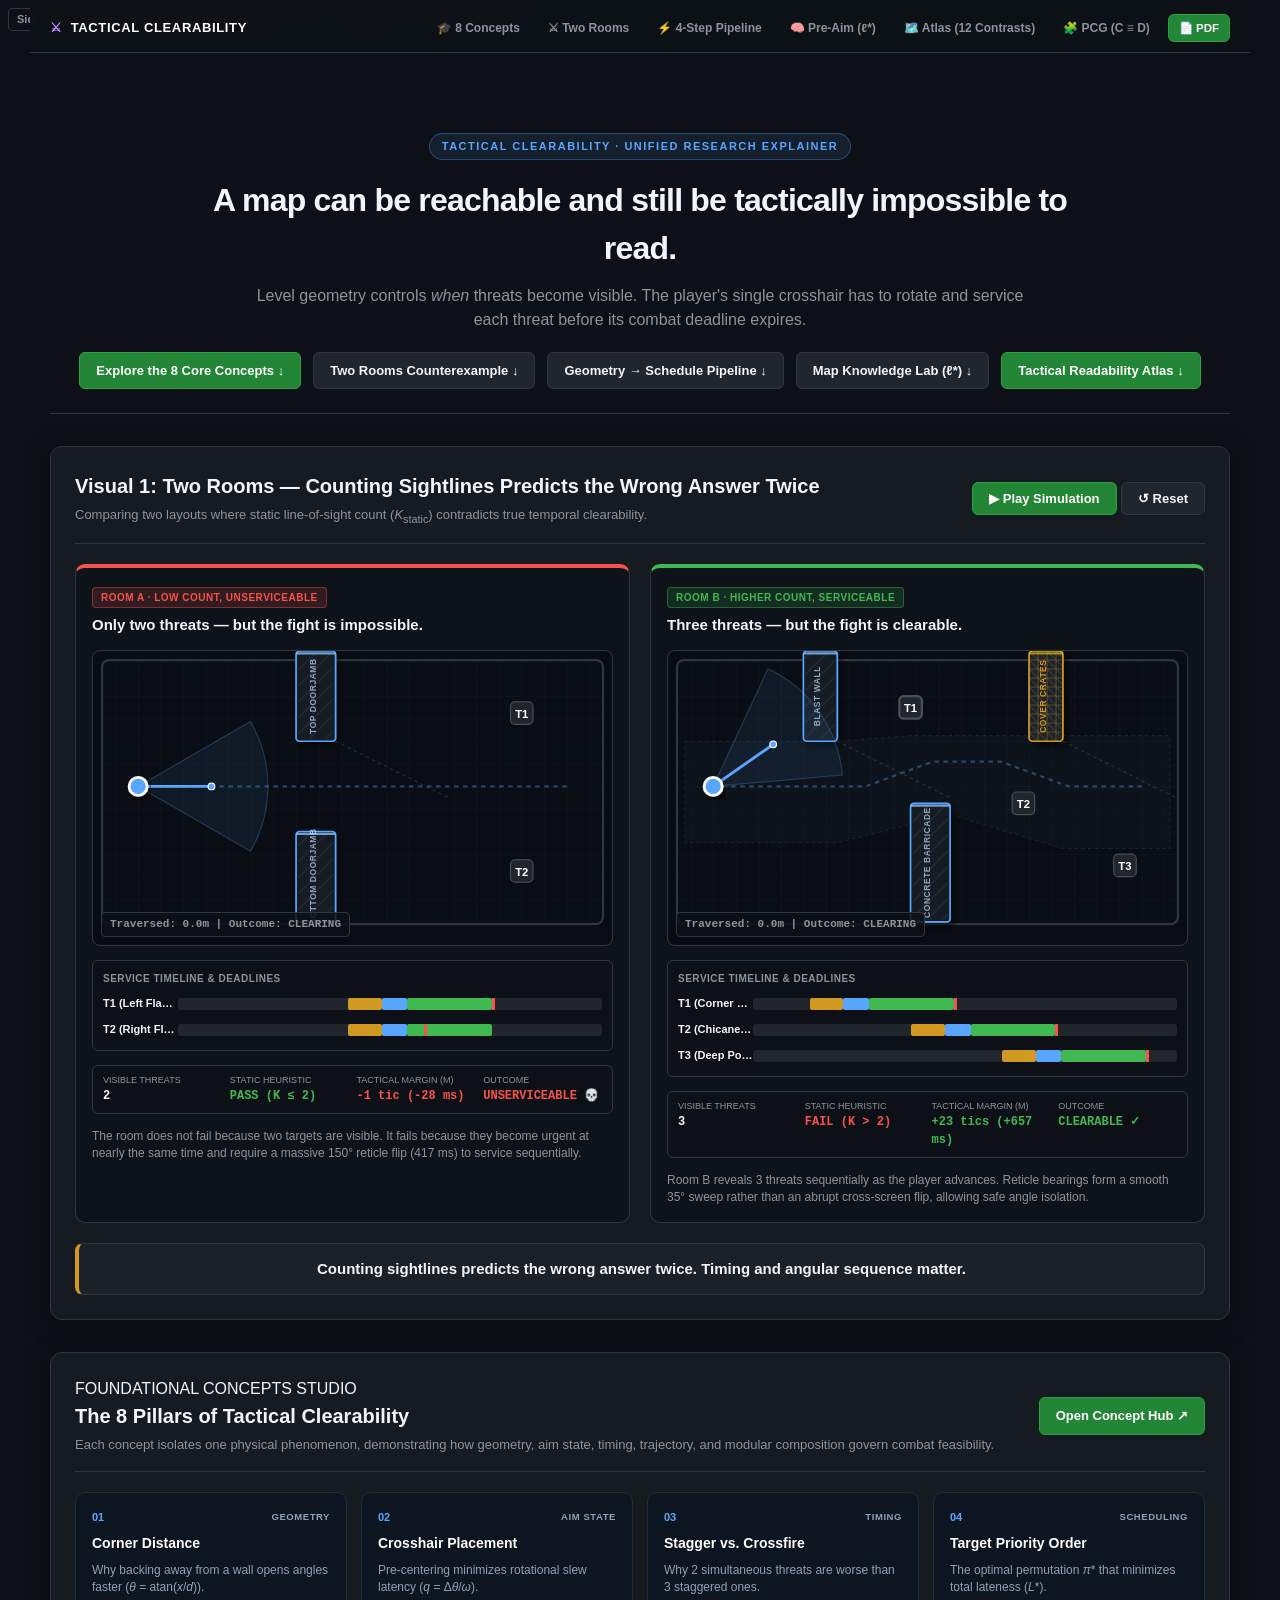
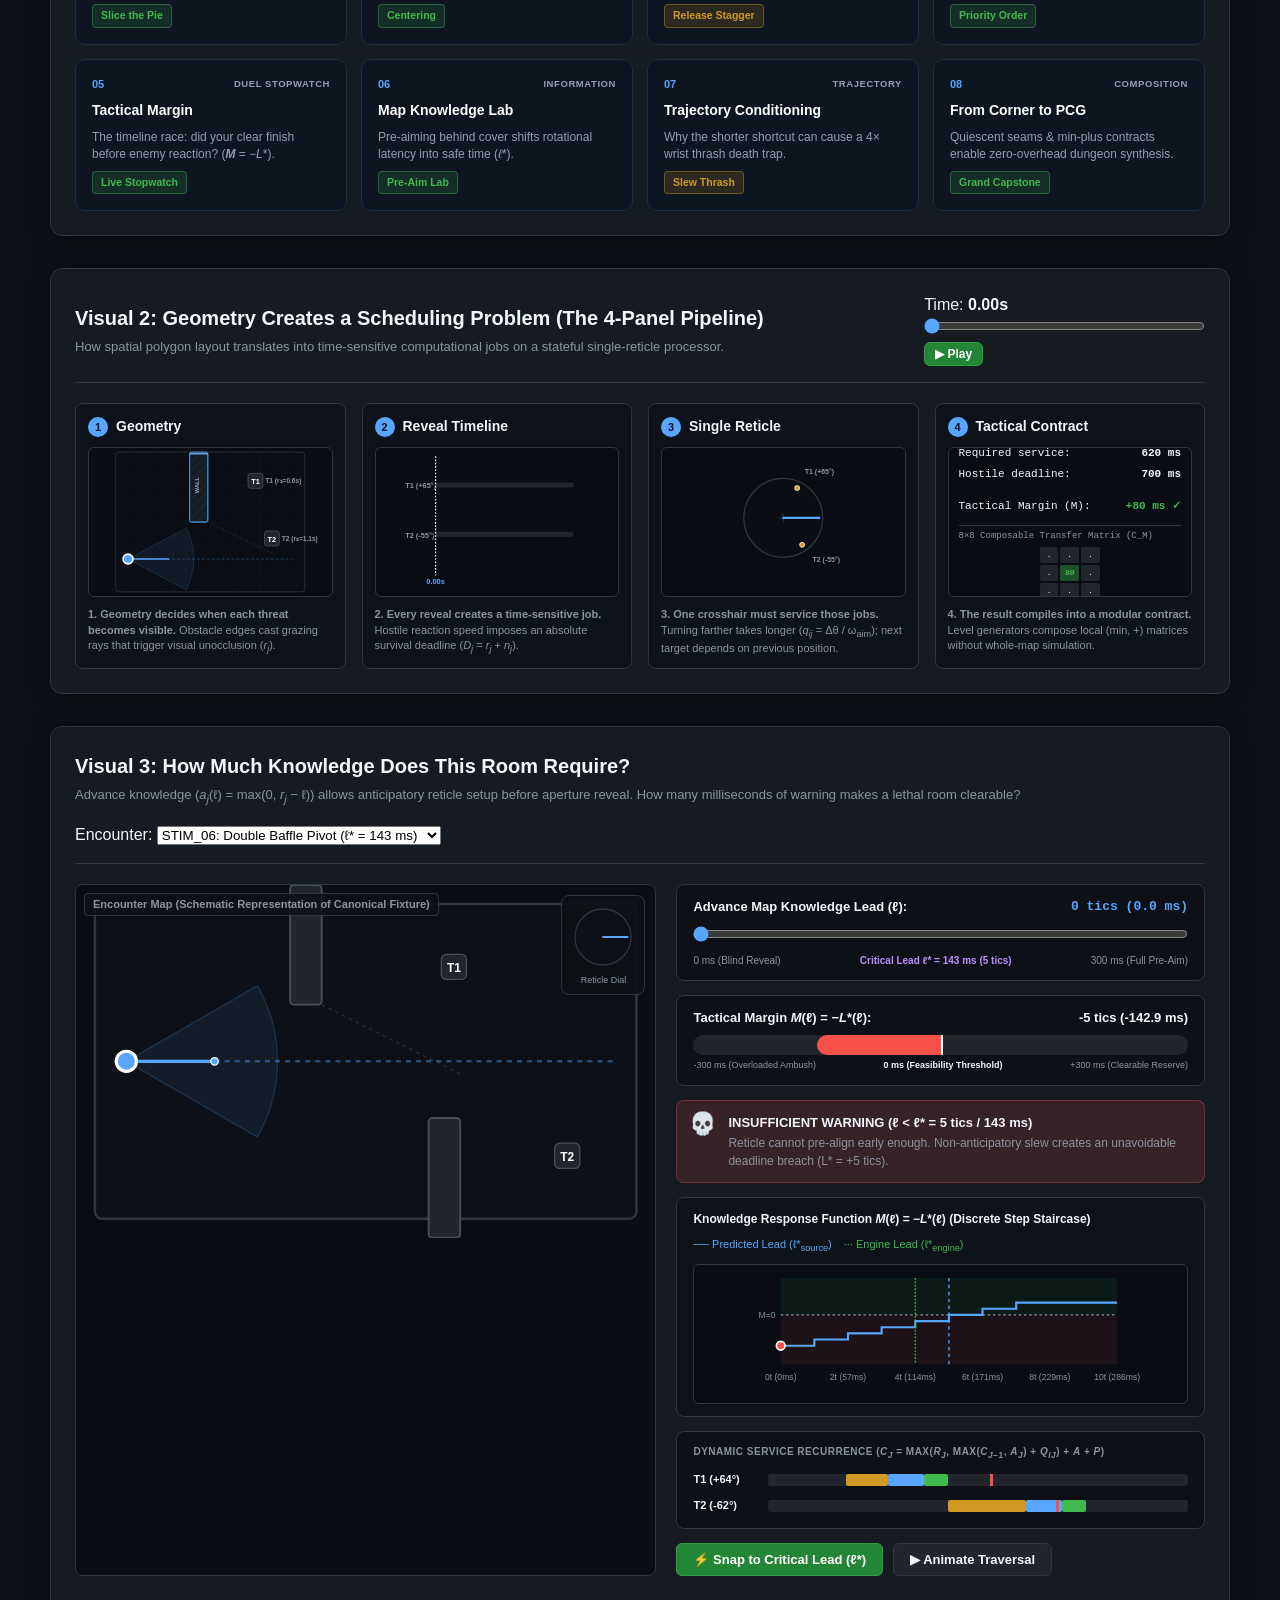
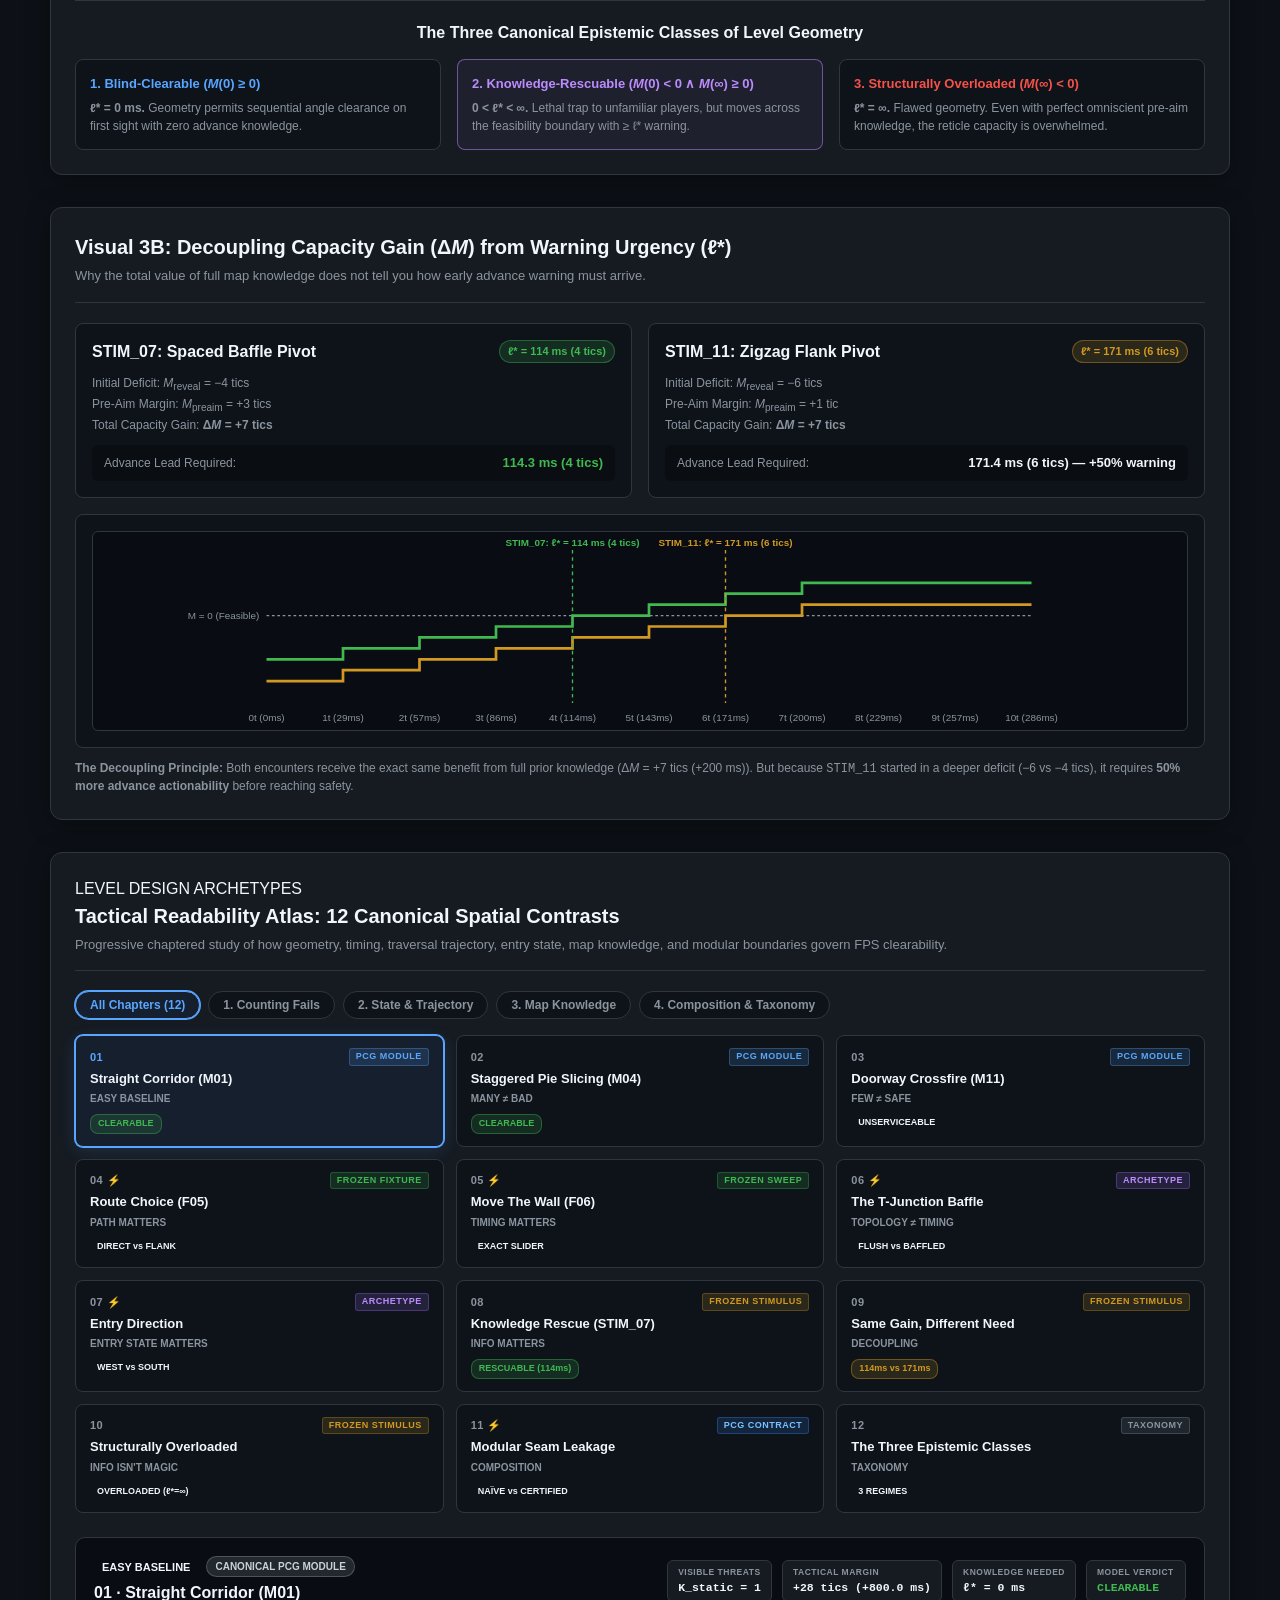
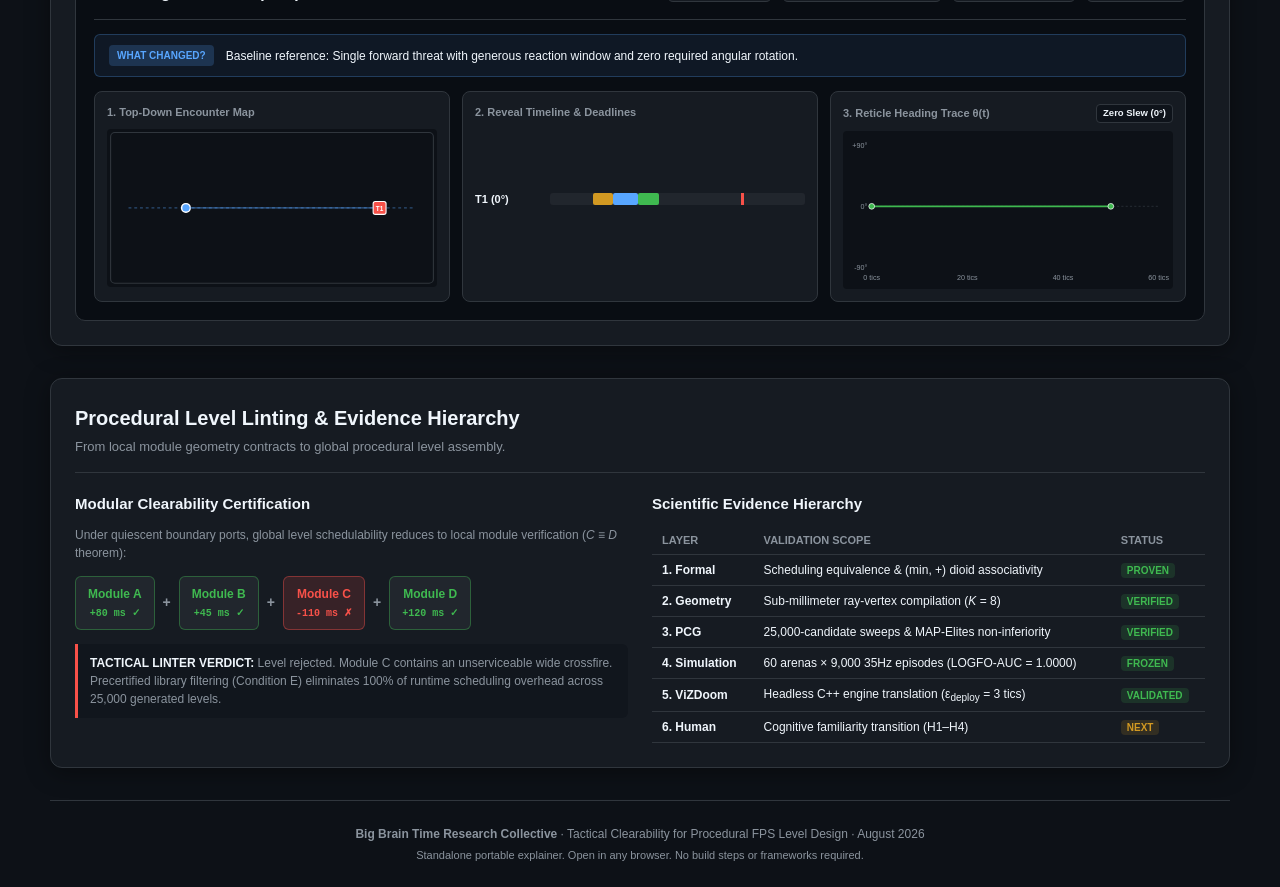
==== commit bc34f41f: "Tactical CAD Milestone 1A (M1A)" ====
--- a/explainer/index.html
+++ b/explainer/index.html
@@ -1,4 +1,4 @@
-﻿<!DOCTYPE html>
+<!DOCTYPE html>
 <html lang="en">
 <head>
   <meta charset="UTF-8">
@@ -9,21 +9,37 @@
 <body>
   <div class="page-container">
 
+    <!-- STICKY TOP NAVIGATION BAR -->
+    <nav class="sticky-navbar">
+      <div class="nav-brand">
+        <span>⚔</span> TACTICAL CLEARABILITY
+      </div>
+      <div class="nav-links">
+        <a href="#section-concepts" class="nav-link-btn">🎓 8 Concepts</a>
+        <a href="#section-tworooms" class="nav-link-btn">⚔ Two Rooms</a>
+        <a href="#section-pipeline" class="nav-link-btn">⚡ 4-Step Pipeline</a>
+        <a href="#section-knowledge" class="nav-link-btn">🧠 Pre-Aim (ℓ*)</a>
+        <a href="#section-atlas" class="nav-link-btn">🗺️ Atlas (12 Contrasts)</a>
+        <a href="#section-linter" class="nav-link-btn">🧩 PCG (C ≡ D)</a>
+        <button id="btn-export-pdf" class="btn btn-sm" onclick="window.print()" style="background: #238636; color: #fff; border-color: #2ea043; cursor: pointer; padding: 4px 10px; font-size: 11.5px;">📄 PDF</button>
+      </div>
+    </nav>
+
     <!-- =====================================================================
          SECTION 1: HERO
          ===================================================================== -->
     <header class="hero-section">
-      <div class="badge">VISUAL RESEARCH EXPLAINER · FIRST DRAFT</div>
+      <div class="badge">TACTICAL CLEARABILITY · UNIFIED RESEARCH EXPLAINER</div>
       <h1 class="hero-title">A map can be reachable and still be tactically impossible to read.</h1>
       <p class="hero-subtitle">
         Level geometry controls <em>when</em> threats become visible. The player's single crosshair has to rotate and service each threat before its combat deadline expires.
       </p>
       <div class="hero-actions">
-        <a href="#section-tworooms" class="btn btn-primary">See why counting sightlines fails ↓</a>
+        <a href="#section-concepts" class="btn btn-primary">Explore the 8 Core Concepts ↓</a>
+        <a href="#section-tworooms" class="btn">Two Rooms Counterexample ↓</a>
         <a href="#section-pipeline" class="btn">Geometry → Schedule Pipeline ↓</a>
-        <a href="#section-knowledge" class="btn">Map Knowledge Slider (ℓ*) ↓</a>
+        <a href="#section-knowledge" class="btn">Map Knowledge Lab (ℓ*) ↓</a>
         <a href="#section-atlas" class="btn btn-primary">Tactical Readability Atlas ↓</a>
-        <button id="btn-export-pdf" class="btn" onclick="window.print()" style="background: #238636; color: #fff; border-color: #2ea043; cursor: pointer;">📄 Export / Print PDF</button>
       </div>
     </header>
 
@@ -132,6 +148,112 @@
       <!-- Final Centered Punchline -->
       <div class="punchline-banner">
         <h3>Counting sightlines predicts the wrong answer twice. Timing and angular sequence matter.</h3>
+      </div>
+    </section>
+
+    <!-- =====================================================================
+         SECTION 2.5: THE 8 CORE TACTICAL CONCEPTS (INTERACTIVE STUDIO)
+         ===================================================================== -->
+    <section id="section-concepts" class="explainer-card">
+      <div class="card-header-row">
+        <div>
+          <span class="badge-pill">FOUNDATIONAL CONCEPTS STUDIO</span>
+          <h2>The 8 Pillars of Tactical Clearability</h2>
+          <p class="section-desc">Each concept isolates one physical phenomenon, demonstrating how geometry, aim state, timing, trajectory, and modular composition govern combat feasibility.</p>
+        </div>
+        <div>
+          <a href="concepts/index.html" class="btn btn-primary" target="_blank">Open Concept Hub ↗</a>
+        </div>
+      </div>
+
+      <div class="concepts-eight-grid">
+        <!-- Card 1 -->
+        <a class="concept-hub-card" href="concepts/01-corner-distance.html" target="_blank">
+          <div class="ch-top">
+            <span class="ch-num">01</span>
+            <span class="ch-cat">GEOMETRY</span>
+          </div>
+          <h4>Corner Distance</h4>
+          <p>Why backing away from a wall opens angles faster (<i>&theta;</i> = atan(<i>x</i>/<i>d</i>)).</p>
+          <span class="ch-badge tag-pass">Slice the Pie</span>
+        </a>
+
+        <!-- Card 2 -->
+        <a class="concept-hub-card" href="concepts/02-crosshair-placement.html" target="_blank">
+          <div class="ch-top">
+            <span class="ch-num">02</span>
+            <span class="ch-cat">AIM STATE</span>
+          </div>
+          <h4>Crosshair Placement</h4>
+          <p>Pre-centering minimizes rotational slew latency (<i>q</i> = &Delta;<i>&theta;</i>/<i>&omega;</i>).</p>
+          <span class="ch-badge tag-pass">Centering</span>
+        </a>
+
+        <!-- Card 3 -->
+        <a class="concept-hub-card" href="concepts/03-stagger-vs-crossfire.html" target="_blank">
+          <div class="ch-top">
+            <span class="ch-num">03</span>
+            <span class="ch-cat">TIMING</span>
+          </div>
+          <h4>Stagger vs. Crossfire</h4>
+          <p>Why 2 simultaneous threats are worse than 3 staggered ones.</p>
+          <span class="ch-badge tag-warn">Release Stagger</span>
+        </a>
+
+        <!-- Card 4 -->
+        <a class="concept-hub-card" href="concepts/04-clear-order.html" target="_blank">
+          <div class="ch-top">
+            <span class="ch-num">04</span>
+            <span class="ch-cat">SCHEDULING</span>
+          </div>
+          <h4>Target Priority Order</h4>
+          <p>The optimal permutation <i>&pi;</i>* that minimizes total lateness (<i>L</i>*).</p>
+          <span class="ch-badge tag-pass">Priority Order</span>
+        </a>
+
+        <!-- Card 5 -->
+        <a class="concept-hub-card" href="concepts/05-tactical-margin.html" target="_blank">
+          <div class="ch-top">
+            <span class="ch-num">05</span>
+            <span class="ch-cat">DUEL STOPWATCH</span>
+          </div>
+          <h4>Tactical Margin</h4>
+          <p>The timeline race: did your clear finish before enemy reaction? (<b><i>M</i></b> = &minus;<i>L</i>*).</p>
+          <span class="ch-badge tag-pass">Live Stopwatch</span>
+        </a>
+
+        <!-- Card 6 -->
+        <a class="concept-hub-card" href="concepts/06-map-knowledge.html" target="_blank">
+          <div class="ch-top">
+            <span class="ch-num">06</span>
+            <span class="ch-cat">INFORMATION</span>
+          </div>
+          <h4>Map Knowledge Lab</h4>
+          <p>Pre-aiming behind cover shifts rotational latency into safe time (<i>&ell;</i>*).</p>
+          <span class="ch-badge tag-pass">Pre-Aim Lab</span>
+        </a>
+
+        <!-- Card 7 -->
+        <a class="concept-hub-card" href="concepts/07-route-choice.html" target="_blank">
+          <div class="ch-top">
+            <span class="ch-num">07</span>
+            <span class="ch-cat">TRAJECTORY</span>
+          </div>
+          <h4>Trajectory Conditioning</h4>
+          <p>Why the shorter shortcut can cause a 4&times; wrist thrash death trap.</p>
+          <span class="ch-badge tag-warn">Slew Thrash</span>
+        </a>
+
+        <!-- Card 8 -->
+        <a class="concept-hub-card" href="concepts/08-composition.html" target="_blank">
+          <div class="ch-top">
+            <span class="ch-num">08</span>
+            <span class="ch-cat">COMPOSITION</span>
+          </div>
+          <h4>From Corner to PCG</h4>
+          <p>Quiescent seams & min-plus contracts enable zero-overhead dungeon synthesis.</p>
+          <span class="ch-badge tag-pass">Grand Capstone</span>
+        </a>
       </div>
     </section>
 
@@ -670,7 +792,7 @@
     <!-- =====================================================================
          SECTION 5: PROCEDURAL LINTER & EVIDENCE LADDER
          ===================================================================== -->
-    <section class="explainer-card">
+    <section id="section-linter" class="explainer-card">
       <div class="card-header-row">
         <div>
           <h2>Procedural Level Linting & Evidence Hierarchy</h2>
--- a/explainer/style.css
+++ b/explainer/style.css
@@ -1,4 +1,4 @@
-﻿:root {
+:root {
   --bg: #0d1117;
   --surface: #161b22;
   --surface-alt: #0e131a;
@@ -1426,3 +1426,138 @@
     display: grid !important;
   }
 }
+
+/* ==========================================================================
+   STICKY NAVBAR & 8-CONCEPT STUDIO GRID
+   ========================================================================== */
+.sticky-navbar {
+  position: sticky;
+  top: 0;
+  z-index: 1000;
+  background: rgba(13, 17, 23, 0.94);
+  backdrop-filter: blur(10px);
+  border-bottom: 1px solid var(--border);
+  padding: 10px 20px;
+  display: flex;
+  justify-content: space-between;
+  align-items: center;
+  margin: -20px -20px 24px -20px;
+}
+
+.nav-brand {
+  font-size: 13px;
+  font-weight: 900;
+  color: #fff;
+  letter-spacing: 0.05em;
+  display: flex;
+  align-items: center;
+  gap: 8px;
+}
+
+.nav-brand span {
+  color: var(--accent);
+}
+
+.nav-links {
+  display: flex;
+  gap: 8px;
+  flex-wrap: wrap;
+}
+
+.nav-link-btn {
+  font-size: 12px;
+  font-weight: 700;
+  color: var(--text-muted);
+  text-decoration: none;
+  padding: 5px 10px;
+  border-radius: 6px;
+  transition: all 0.15s ease;
+}
+
+.nav-link-btn:hover {
+  color: #fff;
+  background: #1f2937;
+}
+
+.concepts-eight-grid {
+  display: grid;
+  grid-template-columns: repeat(4, 1fr);
+  gap: 14px;
+  margin-top: 18px;
+}
+
+.concept-hub-card {
+  background: #0d1520;
+  border: 1px solid #1f2d3d;
+  border-radius: 10px;
+  padding: 16px;
+  text-decoration: none;
+  display: flex;
+  flex-direction: column;
+  gap: 8px;
+  transition: all 0.2s ease;
+}
+
+.concept-hub-card:hover {
+  transform: translateY(-2px);
+  border-color: #388bfd;
+  box-shadow: 0 4px 16px rgba(56, 139, 253, 0.15);
+  background: #111b29;
+}
+
+.ch-top {
+  display: flex;
+  justify-content: space-between;
+  align-items: center;
+}
+
+.ch-num {
+  font-size: 11px;
+  font-weight: 900;
+  color: #58a6ff;
+}
+
+.ch-cat {
+  font-size: 9.5px;
+  font-weight: 800;
+  text-transform: uppercase;
+  color: #8fa1b4;
+  letter-spacing: 0.06em;
+}
+
+.concept-hub-card h4 {
+  margin: 0;
+  font-size: 14px;
+  font-weight: 800;
+  color: #fff;
+}
+
+.concept-hub-card p {
+  margin: 0;
+  font-size: 12px;
+  color: #8fa1b4;
+  line-height: 1.4;
+  flex: 1;
+}
+
+.ch-badge {
+  display: inline-block;
+  font-size: 10.5px;
+  font-weight: 800;
+  padding: 3px 8px;
+  border-radius: 4px;
+  align-self: flex-start;
+}
+
+@media (max-width: 1000px) {
+  .concepts-eight-grid {
+    grid-template-columns: repeat(2, 1fr);
+  }
+}
+
+@media (max-width: 600px) {
+  .concepts-eight-grid {
+    grid-template-columns: 1fr;
+  }
+  .nav-links { display: none; }
+}
